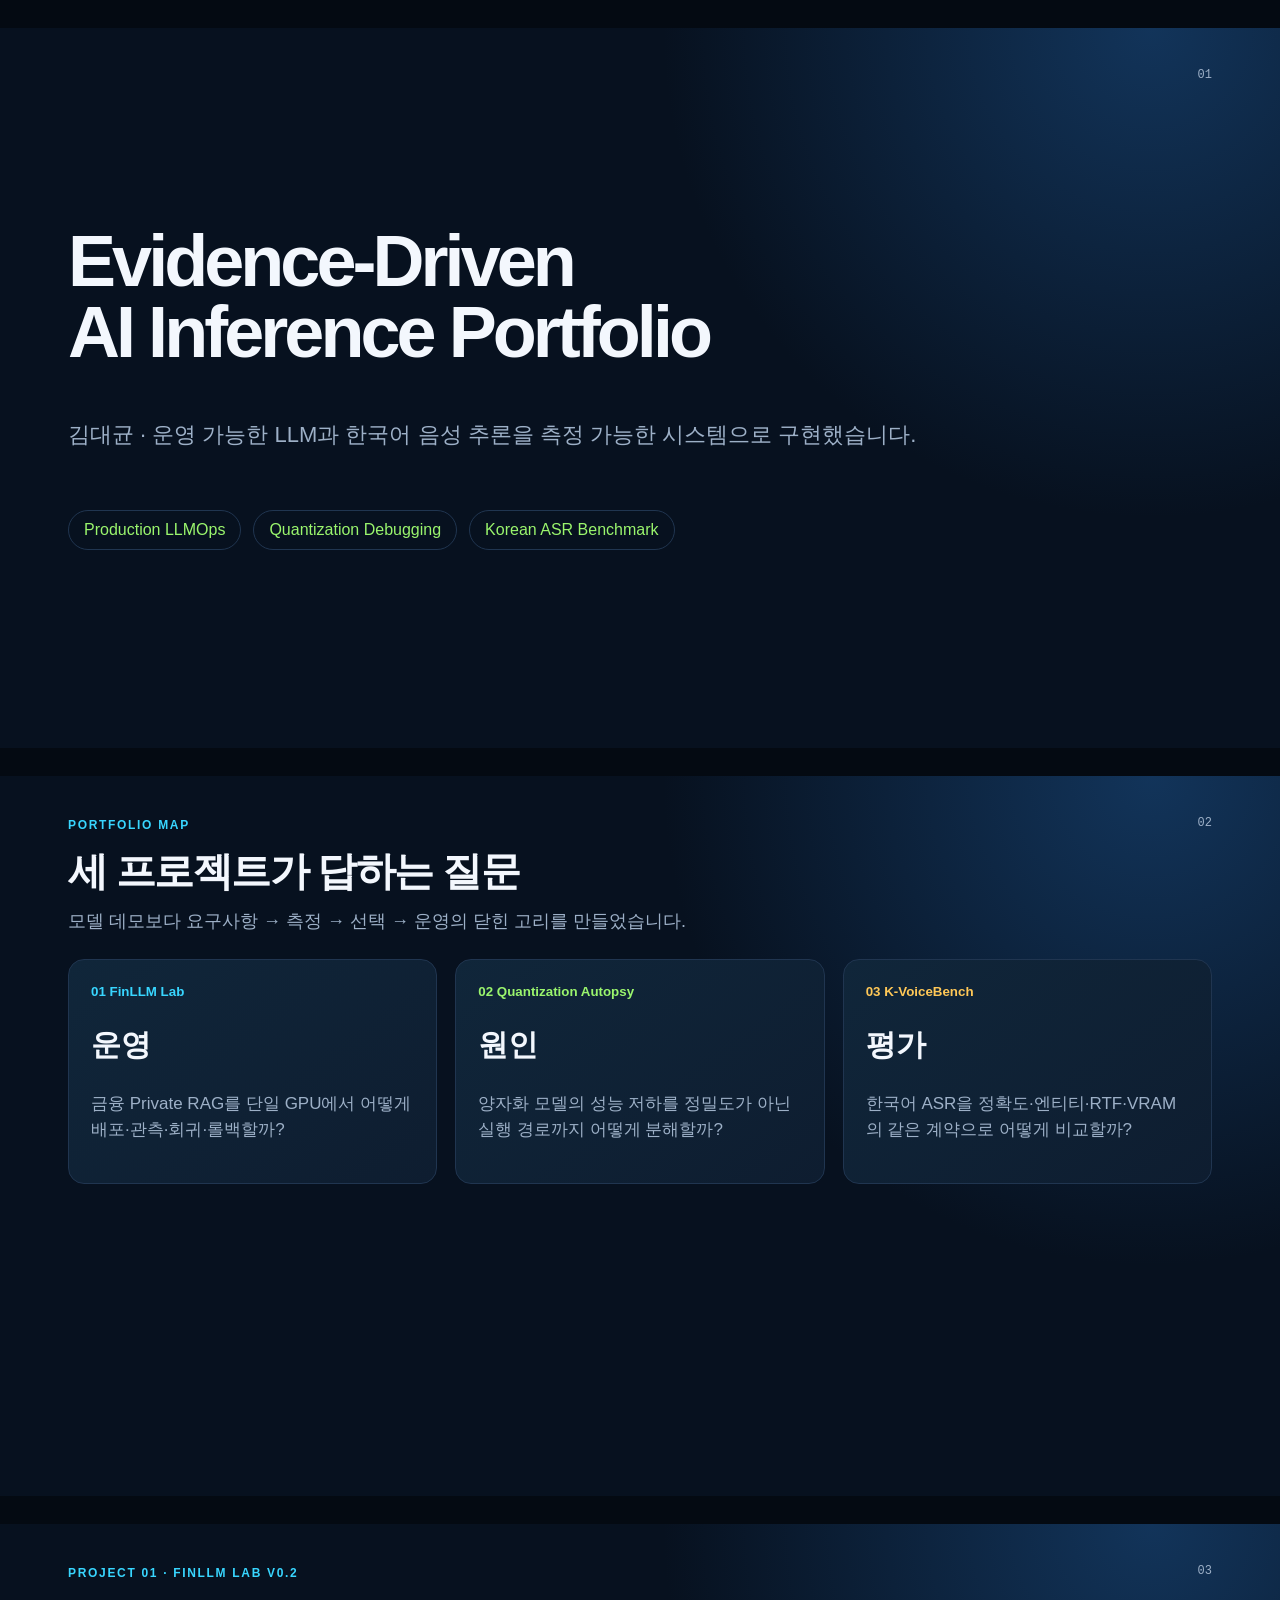
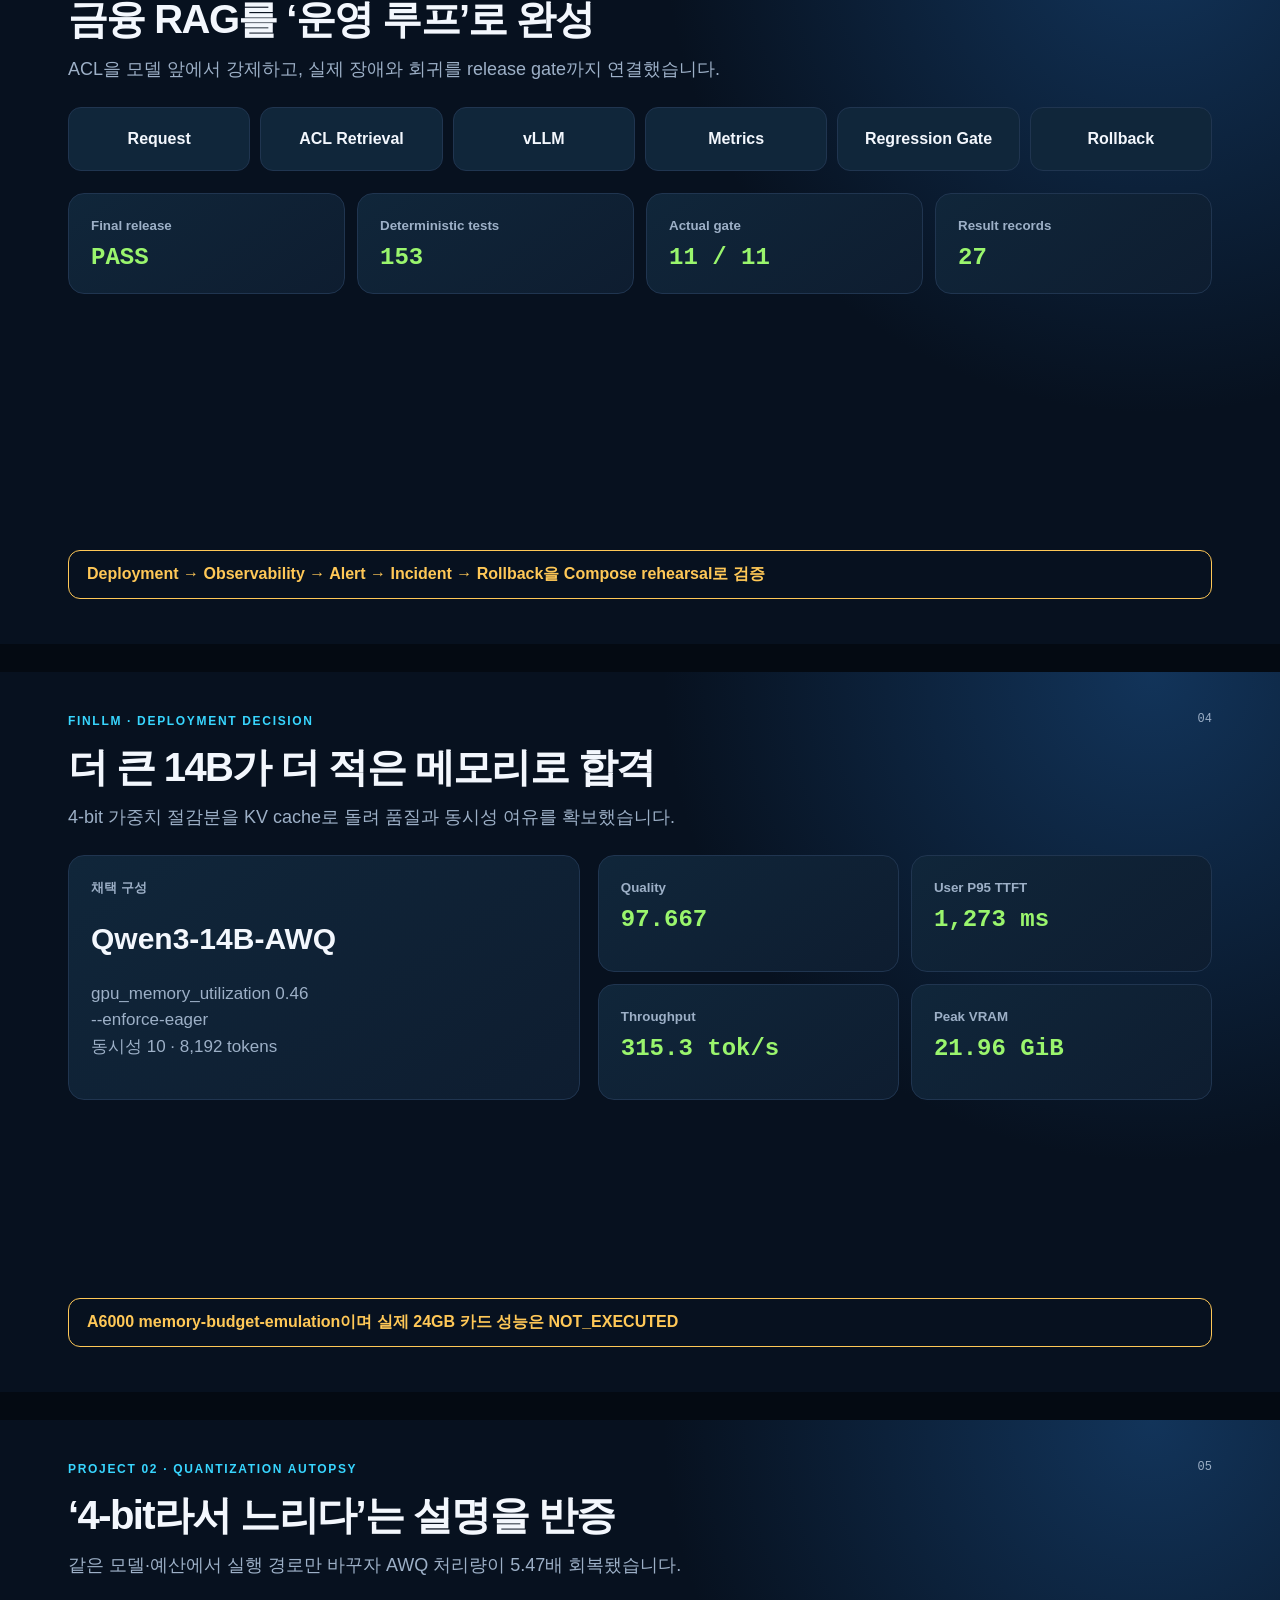
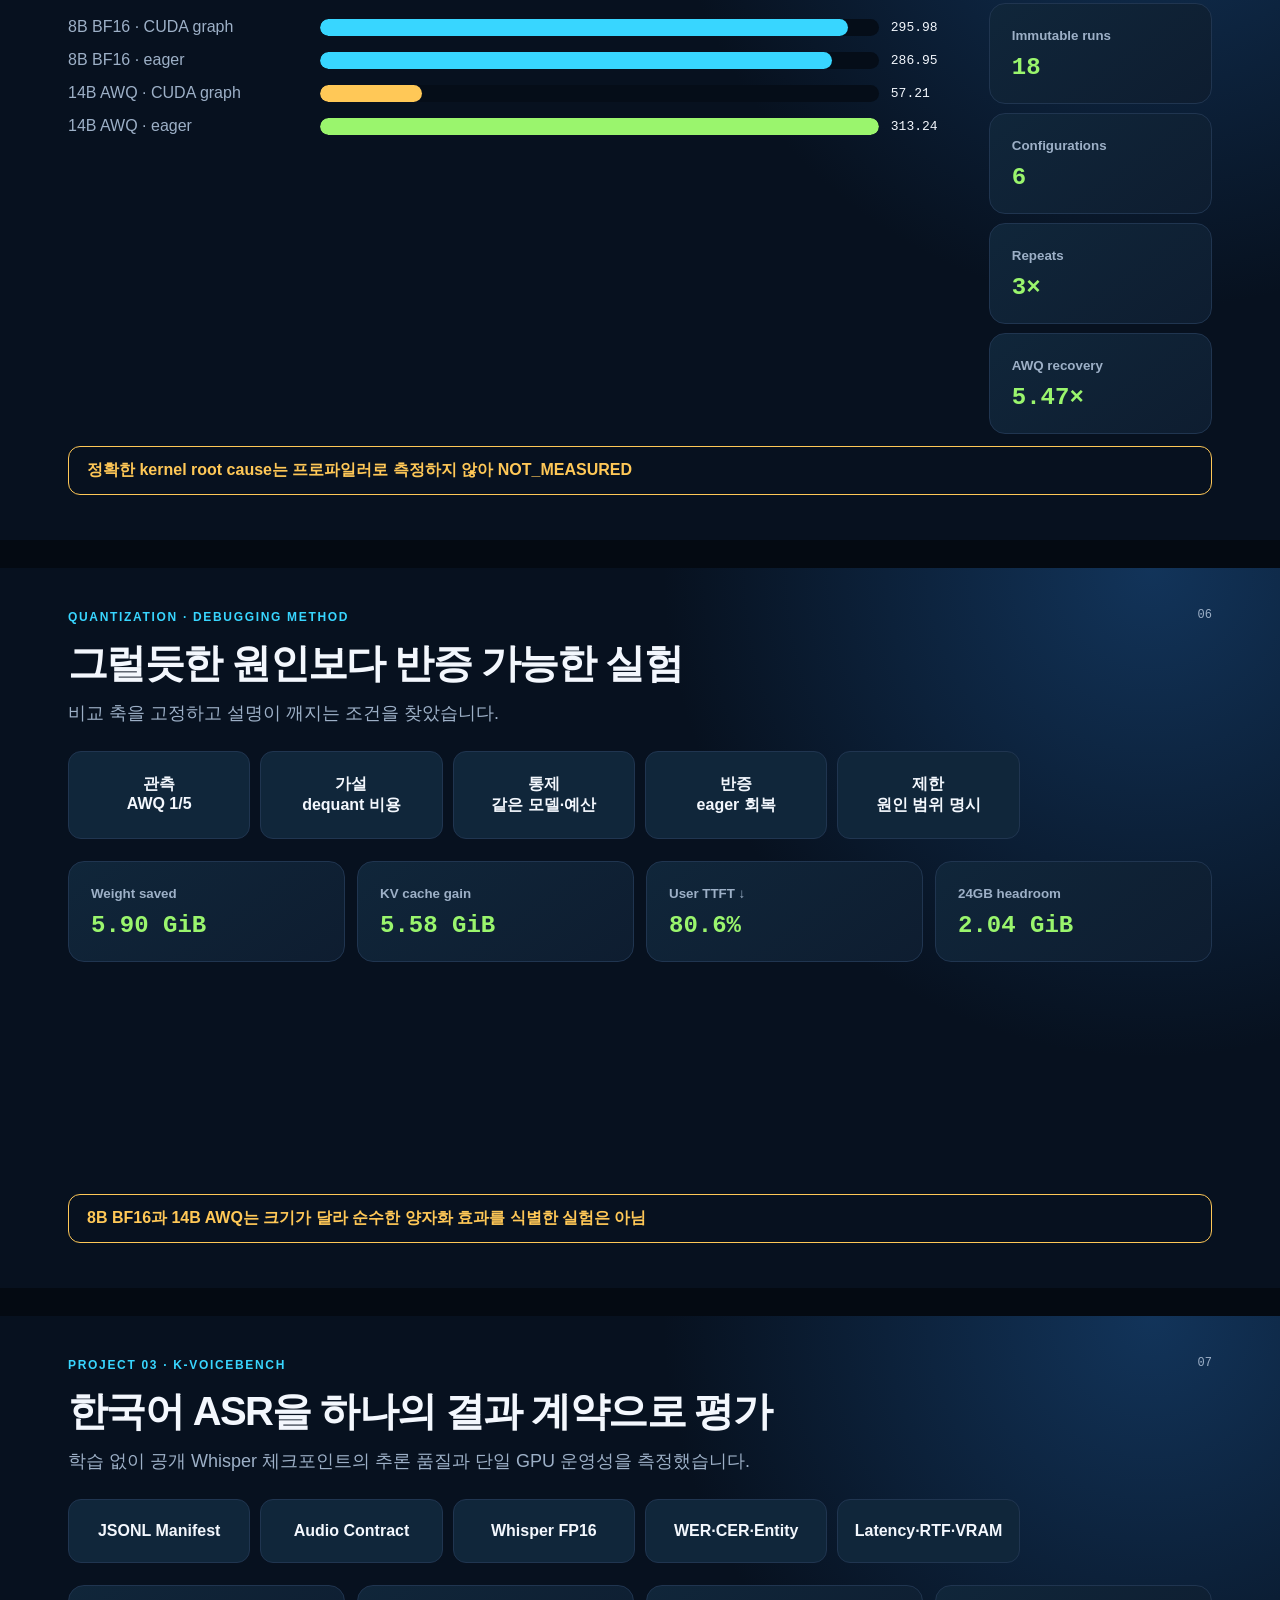
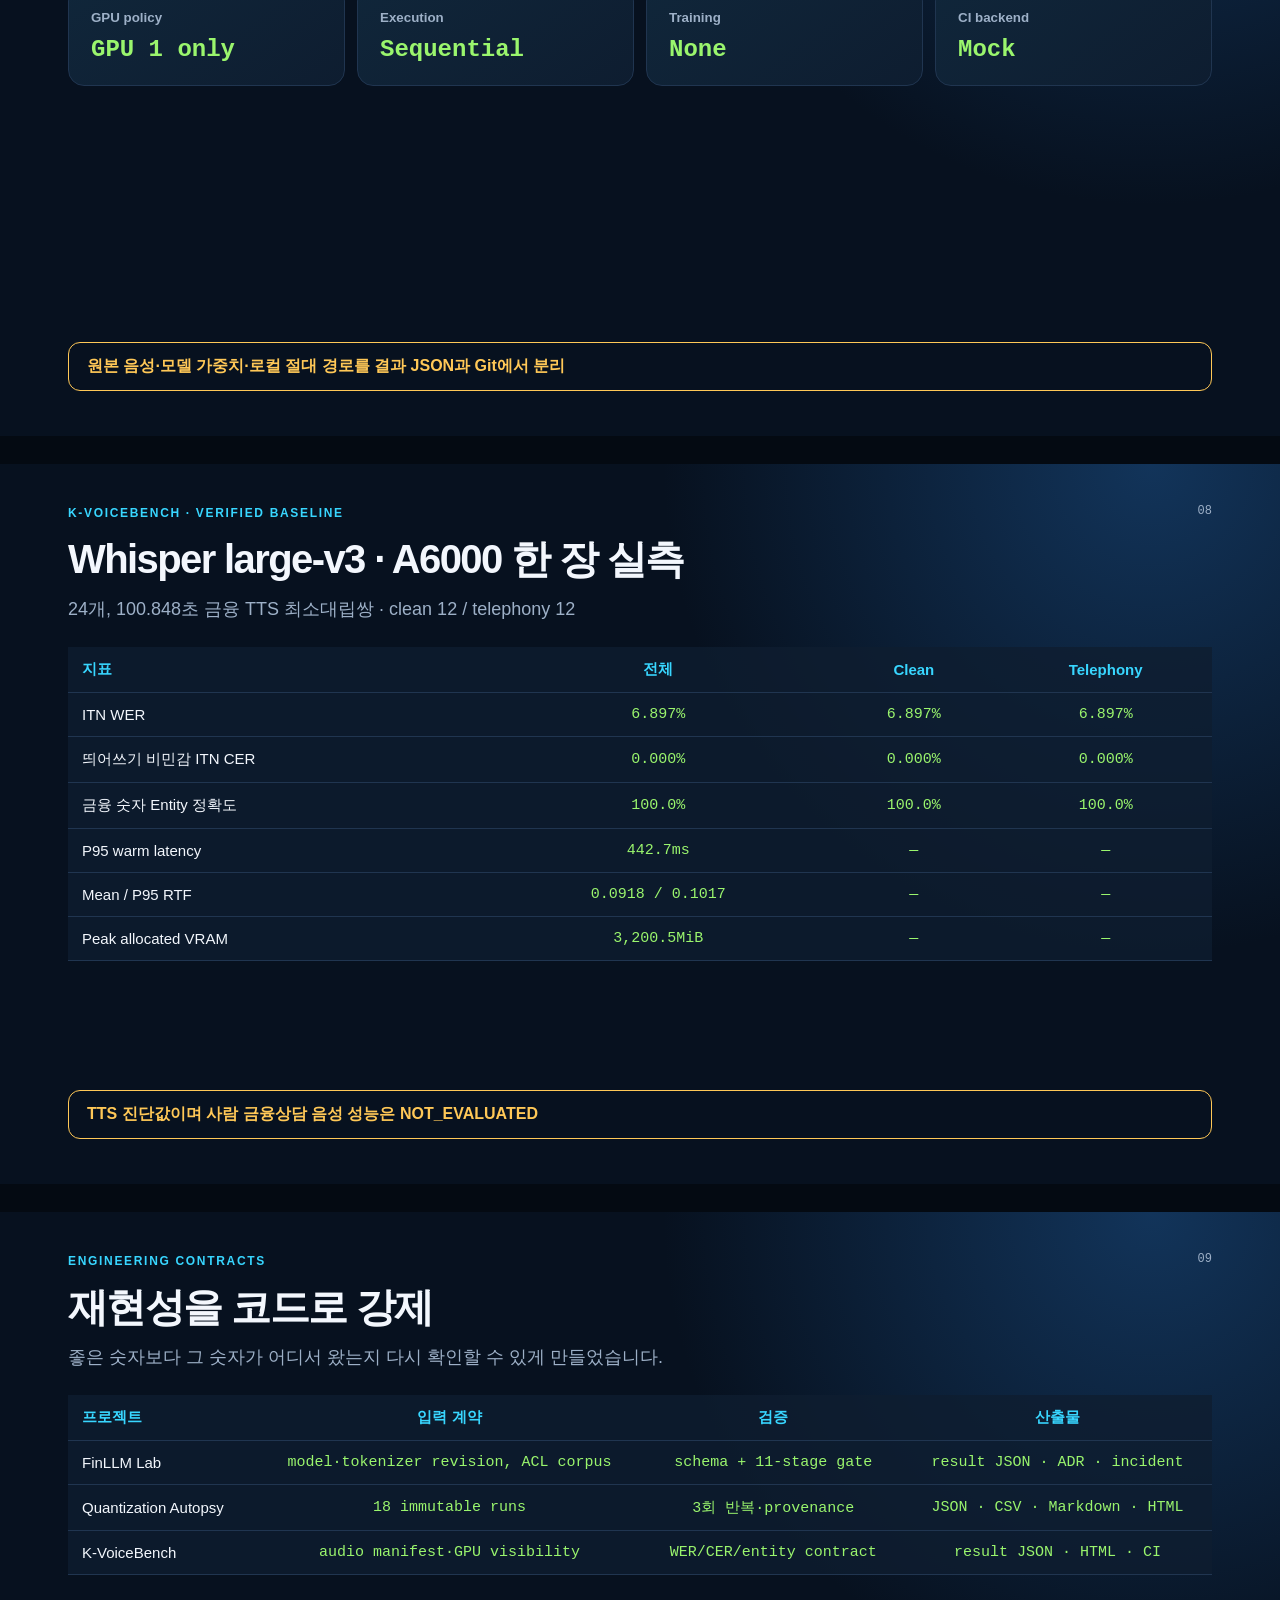
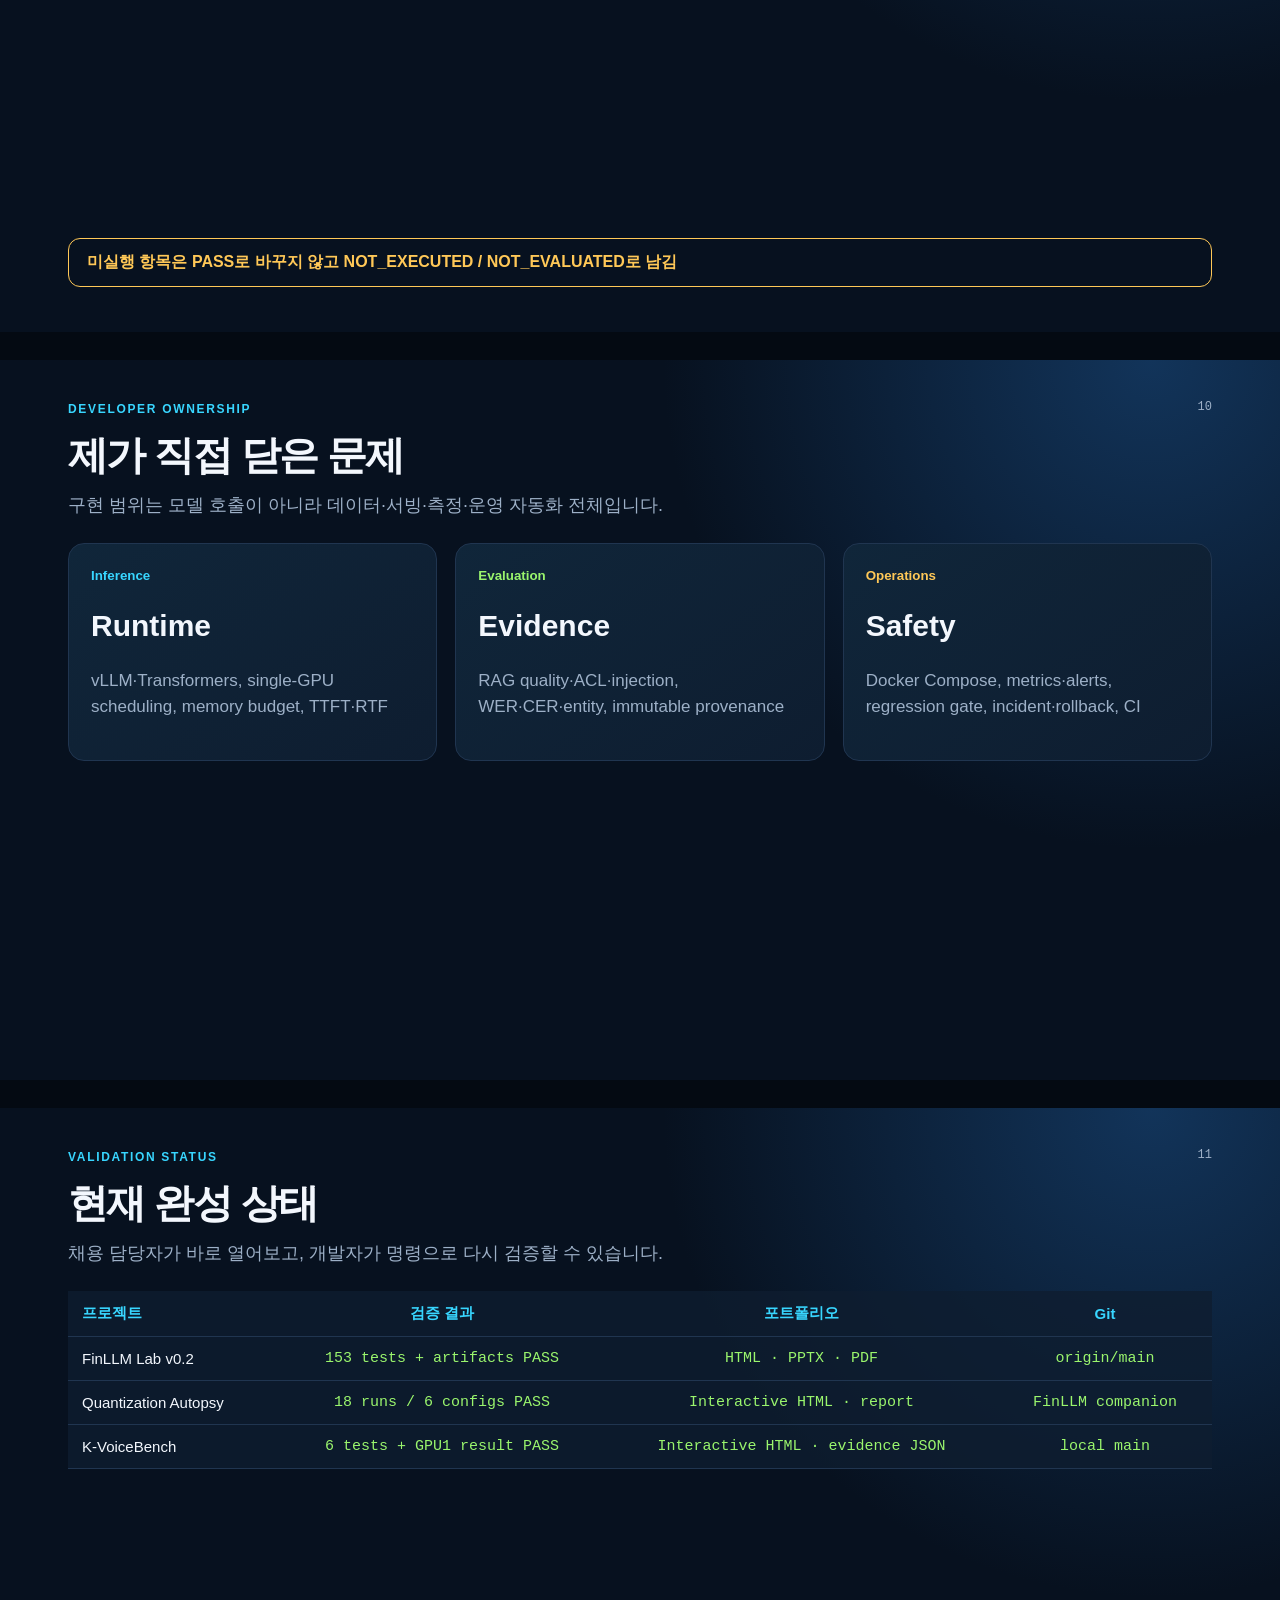
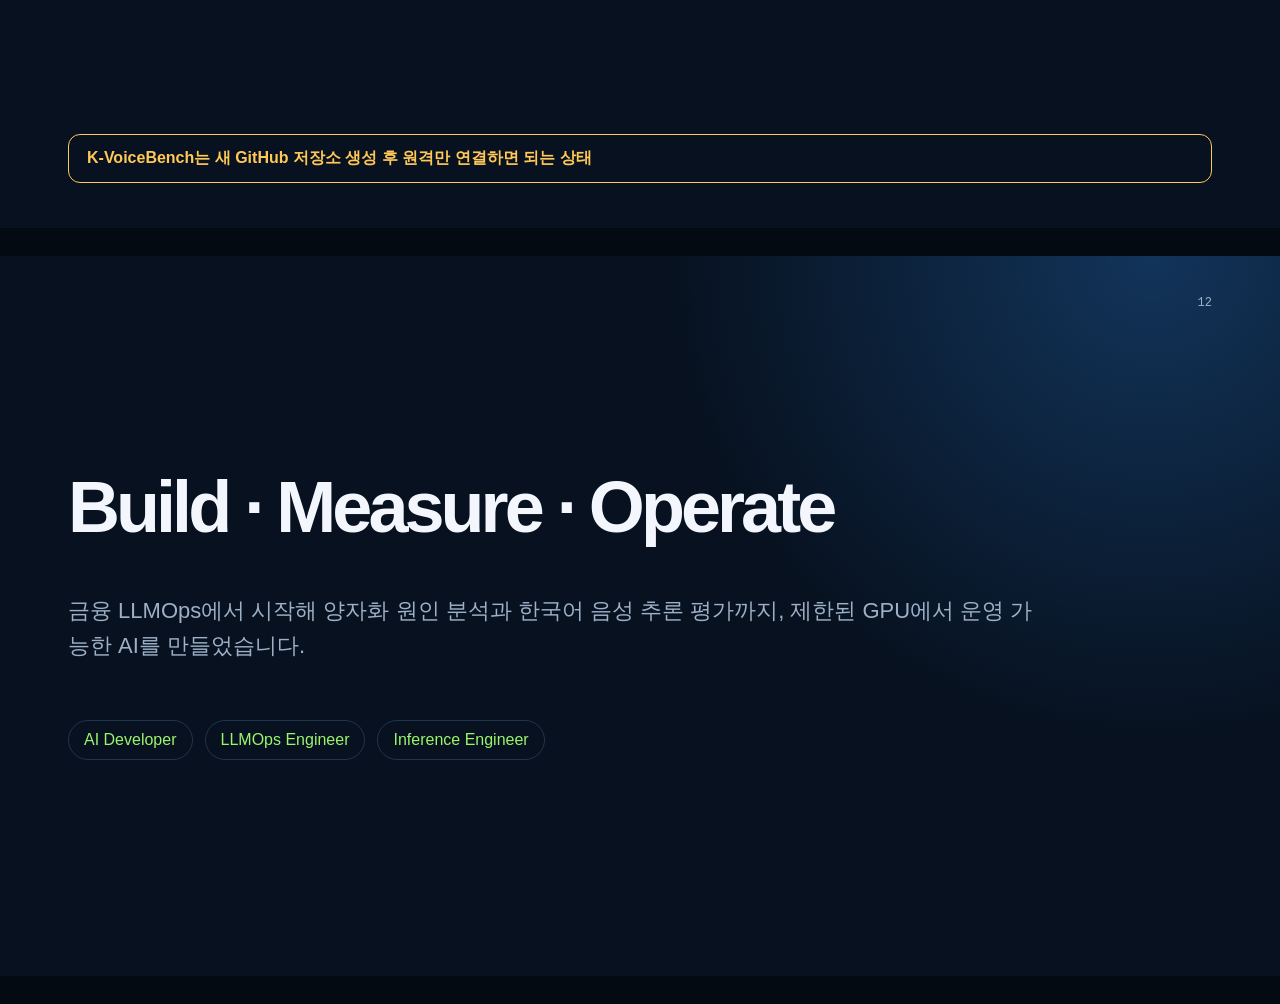
==== artifacts/AI-Inference-Developer-Portfolio.html @ fc8b76e8 "docs: add three-project developer portfolio" ====
<!doctype html><html lang="ko"><head><meta charset="utf-8"><meta name="viewport" content="width=device-width,initial-scale=1"><title>AI Inference Developer Portfolio</title><style>
:root{--bg:#07111f;--panel:#0e1d30;--panel2:#10263a;--text:#f3f7fd;--muted:#9db0c7;--cyan:#38d6ff;--lime:#9af56d;--amber:#ffc857;--line:#203550}*{box-sizing:border-box}body{margin:0;background:#040a12;color:var(--text);font-family:"Noto Sans KR","Noto Sans",sans-serif}.deck{display:grid;gap:28px;justify-content:center;padding:28px}.slide{width:1280px;height:720px;padding:42px 68px;background:radial-gradient(circle at 90% 0,#12345a 0,transparent 36%),var(--bg);position:relative;overflow:hidden}.slide-no{position:absolute;right:68px;top:40px;color:var(--muted);font:12px monospace}.kicker{color:var(--cyan);font-weight:800;letter-spacing:.14em;font-size:12px}h2{font-size:40px;letter-spacing:-.04em;margin:12px 0 10px}header>p{color:var(--muted);font-size:18px;margin:0 0 26px}.title-body{height:100%;display:flex;flex-direction:column;justify-content:center}.title-body h1{font-size:72px;line-height:.98;letter-spacing:-.055em;margin:0 0 28px}.title-body p{color:var(--muted);font-size:22px;max-width:980px;line-height:1.6}.chips{display:flex;gap:12px;margin-top:35px}.chips span{border:1px solid var(--line);border-radius:999px;padding:10px 15px;color:var(--lime)}.cards{display:grid;grid-template-columns:repeat(3,1fr);gap:18px}.card,.metrics>div,.side-metrics>div,.focus{background:linear-gradient(145deg,var(--panel2),var(--panel));border:1px solid var(--line);border-radius:16px;padding:22px}.card small,.metrics small,.side-metrics small,.focus small{color:var(--accent,var(--muted));font-weight:700}.card strong,.focus strong{display:block;font-size:30px;margin:25px 0}.card p,.focus p{color:var(--muted);font-size:17px;line-height:1.55}.flow{display:grid;grid-template-columns:repeat(6,1fr);gap:10px}.flow div{background:var(--panel2);border:1px solid var(--line);border-radius:13px;padding:22px 10px;text-align:center;font-weight:700}.metrics{display:grid;grid-template-columns:repeat(4,1fr);gap:12px;margin-top:22px}.metrics strong,.side-metrics strong{display:block;color:var(--lime);font:700 24px monospace;margin-top:10px}.callout{position:absolute;left:68px;right:68px;bottom:45px;border:1px solid var(--amber);border-radius:12px;padding:13px 18px;color:var(--amber);font-weight:700}.split{display:grid;grid-template-columns:1fr 1.2fr;gap:18px}.split .metrics{margin:0;grid-template-columns:1fr 1fr}.bar-layout{display:grid;grid-template-columns:4fr 1fr;gap:28px}.bar-row{display:grid;grid-template-columns:240px 1fr 70px;gap:12px;align-items:center;margin:15px 0;color:var(--muted)}.bar-row i{height:17px;background:#050d18;border-radius:999px;overflow:hidden}.bar-row b{display:block;height:100%;border-radius:999px}.bar-row em{font:normal 13px monospace;color:var(--text)}.side-metrics{display:grid;gap:9px}table{width:100%;border-collapse:collapse;background:rgba(14,29,48,.8);font-size:15px}th,td{padding:13px 14px;border-bottom:1px solid var(--line);text-align:center}th:first-child,td:first-child{text-align:left}th{color:var(--cyan)}td:not(:first-child){font-family:monospace;color:var(--lime)}@media print{.deck{display:block;padding:0}.slide{break-after:page}}@media(max-width:900px){.deck{display:block;padding:0}.slide{width:100vw;height:auto;min-height:100vh}.cards,.metrics,.flow{grid-template-columns:1fr 1fr}}
</style></head><body><main class="deck"><section class="slide"><div class="slide-no">01</div><div class="title-body"><h1>Evidence-Driven<br>AI Inference Portfolio</h1><p>김대균 · 운영 가능한 LLM과 한국어 음성 추론을 측정 가능한 시스템으로 구현했습니다.</p><div class="chips"><span>Production LLMOps</span><span>Quantization Debugging</span><span>Korean ASR Benchmark</span></div></div></section><section class="slide"><div class="slide-no">02</div><header><div class="kicker">PORTFOLIO MAP</div><h2>세 프로젝트가 답하는 질문</h2><p>모델 데모보다 요구사항 → 측정 → 선택 → 운영의 닫힌 고리를 만들었습니다.</p></header><div class="cards"><article class="card" style="--accent:#38D6FF"><small>01 FinLLM Lab</small><strong>운영</strong><p>금융 Private RAG를 단일 GPU에서 어떻게 배포·관측·회귀·롤백할까?</p></article><article class="card" style="--accent:#9AF56D"><small>02 Quantization Autopsy</small><strong>원인</strong><p>양자화 모델의 성능 저하를 정밀도가 아닌 실행 경로까지 어떻게 분해할까?</p></article><article class="card" style="--accent:#FFC857"><small>03 K-VoiceBench</small><strong>평가</strong><p>한국어 ASR을 정확도·엔티티·RTF·VRAM의 같은 계약으로 어떻게 비교할까?</p></article></div></section><section class="slide"><div class="slide-no">03</div><header><div class="kicker">PROJECT 01 · FINLLM LAB V0.2</div><h2>금융 RAG를 ‘운영 루프’로 완성</h2><p>ACL을 모델 앞에서 강제하고, 실제 장애와 회귀를 release gate까지 연결했습니다.</p></header><div class="flow"><div>Request</div><div>ACL Retrieval</div><div>vLLM</div><div>Metrics</div><div>Regression Gate</div><div>Rollback</div></div><div class="metrics"><div><small>Final release</small><strong>PASS</strong></div><div><small>Deterministic tests</small><strong>153</strong></div><div><small>Actual gate</small><strong>11 / 11</strong></div><div><small>Result records</small><strong>27</strong></div></div><div class="callout">Deployment → Observability → Alert → Incident → Rollback을 Compose rehearsal로 검증</div></section><section class="slide"><div class="slide-no">04</div><header><div class="kicker">FINLLM · DEPLOYMENT DECISION</div><h2>더 큰 14B가 더 적은 메모리로 합격</h2><p>4-bit 가중치 절감분을 KV cache로 돌려 품질과 동시성 여유를 확보했습니다.</p></header><div class="split"><div class="focus"><small>채택 구성</small><strong>Qwen3-14B-AWQ</strong><p>gpu_memory_utilization 0.46<br>--enforce-eager<br>동시성 10 · 8,192 tokens</p></div><div class="metrics"><div><small>Quality</small><strong>97.667</strong></div><div><small>User P95 TTFT</small><strong>1,273 ms</strong></div><div><small>Throughput</small><strong>315.3 tok/s</strong></div><div><small>Peak VRAM</small><strong>21.96 GiB</strong></div></div></div><div class="callout">A6000 memory-budget-emulation이며 실제 24GB 카드 성능은 NOT_EXECUTED</div></section><section class="slide"><div class="slide-no">05</div><header><div class="kicker">PROJECT 02 · QUANTIZATION AUTOPSY</div><h2>‘4-bit라서 느리다’는 설명을 반증</h2><p>같은 모델·예산에서 실행 경로만 바꾸자 AWQ 처리량이 5.47배 회복됐습니다.</p></header><div class="bar-layout"><div class="bars"><div class="bar-row"><span>8B BF16 · CUDA graph</span><i><b style="width:94.5%;background:#38D6FF"></b></i><em>295.98</em></div><div class="bar-row"><span>8B BF16 · eager</span><i><b style="width:91.6%;background:#38D6FF"></b></i><em>286.95</em></div><div class="bar-row"><span>14B AWQ · CUDA graph</span><i><b style="width:18.3%;background:#FFC857"></b></i><em>57.21</em></div><div class="bar-row"><span>14B AWQ · eager</span><i><b style="width:100.0%;background:#9AF56D"></b></i><em>313.24</em></div></div><div class="side-metrics"><div><small>Immutable runs</small><strong>18</strong></div><div><small>Configurations</small><strong>6</strong></div><div><small>Repeats</small><strong>3×</strong></div><div><small>AWQ recovery</small><strong>5.47×</strong></div></div></div><div class="callout">정확한 kernel root cause는 프로파일러로 측정하지 않아 NOT_MEASURED</div></section><section class="slide"><div class="slide-no">06</div><header><div class="kicker">QUANTIZATION · DEBUGGING METHOD</div><h2>그럴듯한 원인보다 반증 가능한 실험</h2><p>비교 축을 고정하고 설명이 깨지는 조건을 찾았습니다.</p></header><div class="flow"><div>관측<br>AWQ 1/5</div><div>가설<br>dequant 비용</div><div>통제<br>같은 모델·예산</div><div>반증<br>eager 회복</div><div>제한<br>원인 범위 명시</div></div><div class="metrics"><div><small>Weight saved</small><strong>5.90 GiB</strong></div><div><small>KV cache gain</small><strong>5.58 GiB</strong></div><div><small>User TTFT ↓</small><strong>80.6%</strong></div><div><small>24GB headroom</small><strong>2.04 GiB</strong></div></div><div class="callout">8B BF16과 14B AWQ는 크기가 달라 순수한 양자화 효과를 식별한 실험은 아님</div></section><section class="slide"><div class="slide-no">07</div><header><div class="kicker">PROJECT 03 · K-VOICEBENCH</div><h2>한국어 ASR을 하나의 결과 계약으로 평가</h2><p>학습 없이 공개 Whisper 체크포인트의 추론 품질과 단일 GPU 운영성을 측정했습니다.</p></header><div class="flow"><div>JSONL Manifest</div><div>Audio Contract</div><div>Whisper FP16</div><div>WER·CER·Entity</div><div>Latency·RTF·VRAM</div></div><div class="metrics"><div><small>GPU policy</small><strong>GPU 1 only</strong></div><div><small>Execution</small><strong>Sequential</strong></div><div><small>Training</small><strong>None</strong></div><div><small>CI backend</small><strong>Mock</strong></div></div><div class="callout">원본 음성·모델 가중치·로컬 절대 경로를 결과 JSON과 Git에서 분리</div></section><section class="slide"><div class="slide-no">08</div><header><div class="kicker">K-VOICEBENCH · VERIFIED BASELINE</div><h2>Whisper large-v3 · A6000 한 장 실측</h2><p>24개, 100.848초 금융 TTS 최소대립쌍 · clean 12 / telephony 12</p></header><table><thead><tr><th>지표</th><th>전체</th><th>Clean</th><th>Telephony</th></tr></thead><tbody><tr><td>ITN WER</td><td>6.897%</td><td>6.897%</td><td>6.897%</td></tr><tr><td>띄어쓰기 비민감 ITN CER</td><td>0.000%</td><td>0.000%</td><td>0.000%</td></tr><tr><td>금융 숫자 Entity 정확도</td><td>100.0%</td><td>100.0%</td><td>100.0%</td></tr><tr><td>P95 warm latency</td><td>442.7ms</td><td>—</td><td>—</td></tr><tr><td>Mean / P95 RTF</td><td>0.0918 / 0.1017</td><td>—</td><td>—</td></tr><tr><td>Peak allocated VRAM</td><td>3,200.5MiB</td><td>—</td><td>—</td></tr></tbody></table><div class="callout">TTS 진단값이며 사람 금융상담 음성 성능은 NOT_EVALUATED</div></section><section class="slide"><div class="slide-no">09</div><header><div class="kicker">ENGINEERING CONTRACTS</div><h2>재현성을 코드로 강제</h2><p>좋은 숫자보다 그 숫자가 어디서 왔는지 다시 확인할 수 있게 만들었습니다.</p></header><table><thead><tr><th>프로젝트</th><th>입력 계약</th><th>검증</th><th>산출물</th></tr></thead><tbody><tr><td>FinLLM Lab</td><td>model·tokenizer revision, ACL corpus</td><td>schema + 11-stage gate</td><td>result JSON · ADR · incident</td></tr><tr><td>Quantization Autopsy</td><td>18 immutable runs</td><td>3회 반복·provenance</td><td>JSON · CSV · Markdown · HTML</td></tr><tr><td>K-VoiceBench</td><td>audio manifest·GPU visibility</td><td>WER/CER/entity contract</td><td>result JSON · HTML · CI</td></tr></tbody></table><div class="callout">미실행 항목은 PASS로 바꾸지 않고 NOT_EXECUTED / NOT_EVALUATED로 남김</div></section><section class="slide"><div class="slide-no">10</div><header><div class="kicker">DEVELOPER OWNERSHIP</div><h2>제가 직접 닫은 문제</h2><p>구현 범위는 모델 호출이 아니라 데이터·서빙·측정·운영 자동화 전체입니다.</p></header><div class="cards"><article class="card" style="--accent:#38D6FF"><small>Inference</small><strong>Runtime</strong><p>vLLM·Transformers, single-GPU scheduling, memory budget, TTFT·RTF</p></article><article class="card" style="--accent:#9AF56D"><small>Evaluation</small><strong>Evidence</strong><p>RAG quality·ACL·injection, WER·CER·entity, immutable provenance</p></article><article class="card" style="--accent:#FFC857"><small>Operations</small><strong>Safety</strong><p>Docker Compose, metrics·alerts, regression gate, incident·rollback, CI</p></article></div></section><section class="slide"><div class="slide-no">11</div><header><div class="kicker">VALIDATION STATUS</div><h2>현재 완성 상태</h2><p>채용 담당자가 바로 열어보고, 개발자가 명령으로 다시 검증할 수 있습니다.</p></header><table><thead><tr><th>프로젝트</th><th>검증 결과</th><th>포트폴리오</th><th>Git</th></tr></thead><tbody><tr><td>FinLLM Lab v0.2</td><td>153 tests + artifacts PASS</td><td>HTML · PPTX · PDF</td><td>origin/main</td></tr><tr><td>Quantization Autopsy</td><td>18 runs / 6 configs PASS</td><td>Interactive HTML · report</td><td>FinLLM companion</td></tr><tr><td>K-VoiceBench</td><td>6 tests + GPU1 result PASS</td><td>Interactive HTML · evidence JSON</td><td>local main</td></tr></tbody></table><div class="callout">K-VoiceBench는 새 GitHub 저장소 생성 후 원격만 연결하면 되는 상태</div></section><section class="slide"><div class="slide-no">12</div><div class="title-body"><h1>Build · Measure · Operate</h1><p>금융 LLMOps에서 시작해 양자화 원인 분석과 한국어 음성 추론 평가까지, 제한된 GPU에서 운영 가능한 AI를 만들었습니다.</p><div class="chips"><span>AI Developer</span><span>LLMOps Engineer</span><span>Inference Engineer</span></div></div></section></main></body></html>
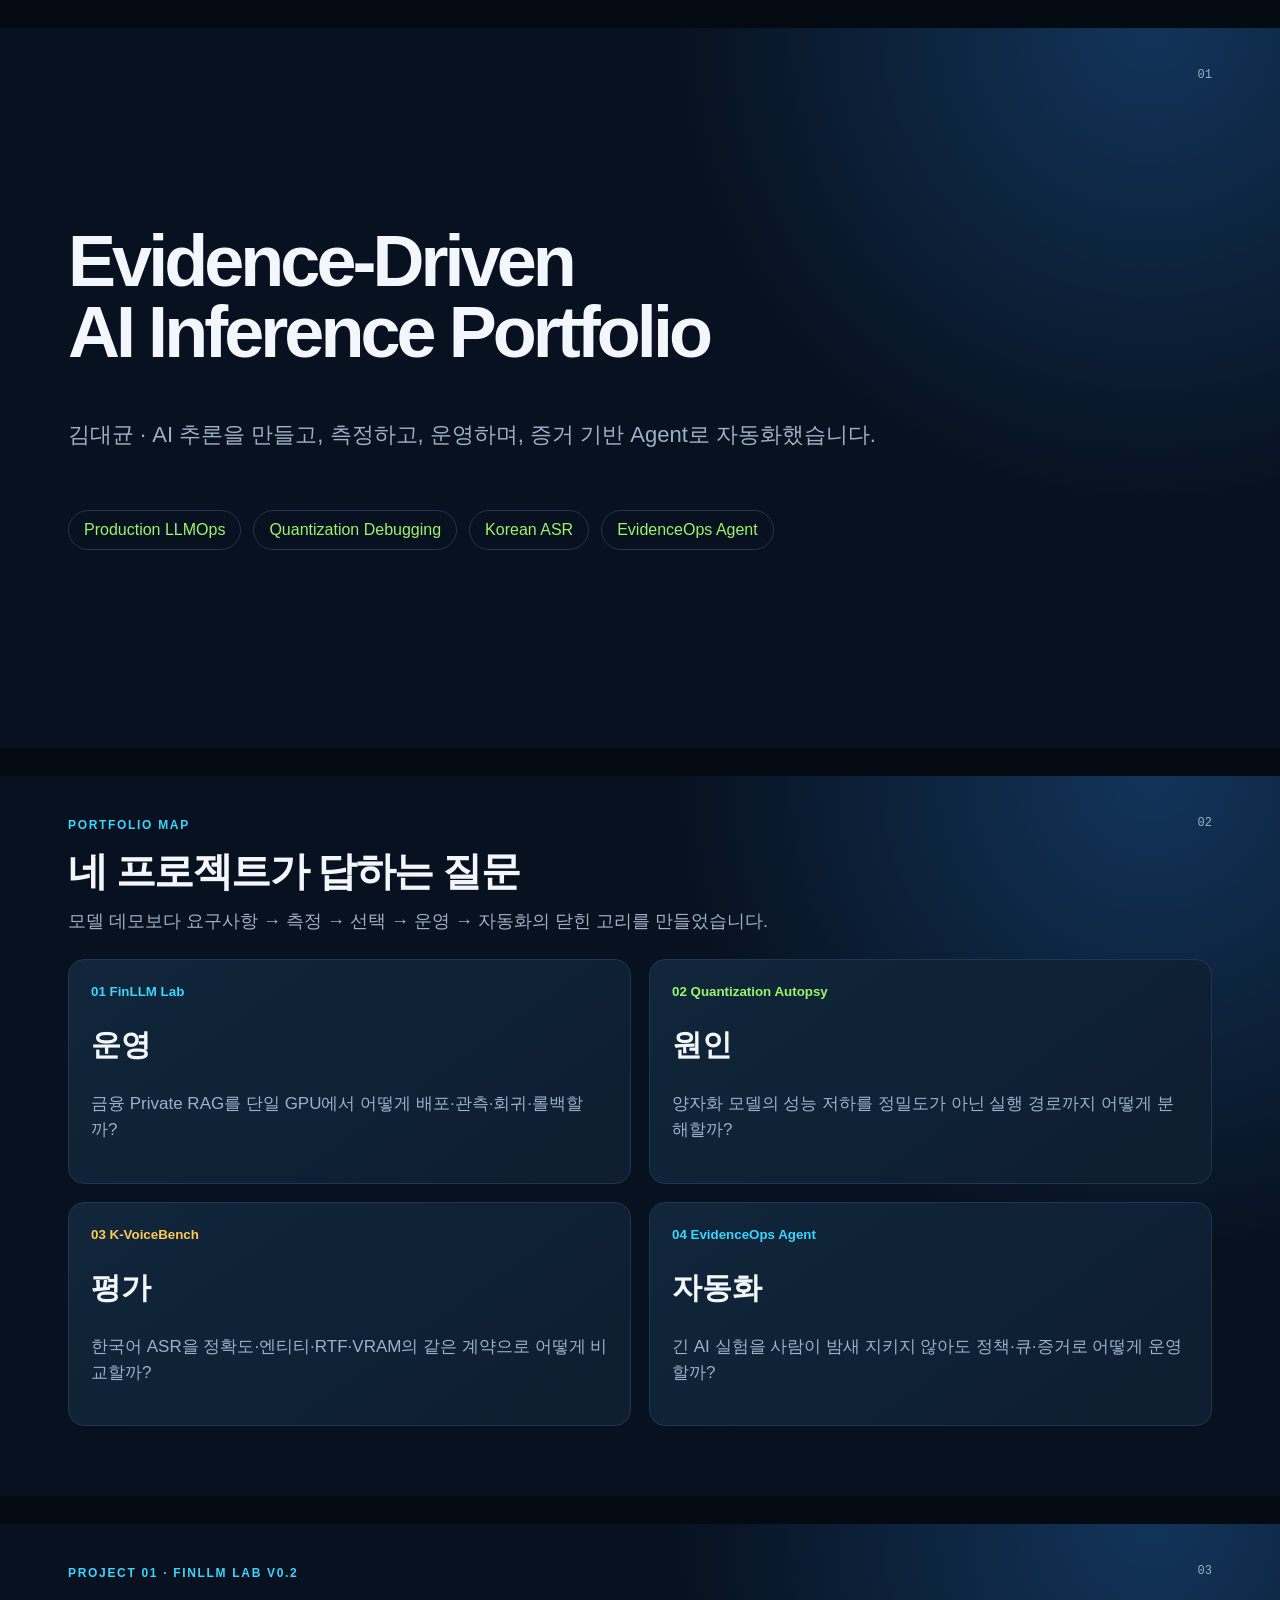
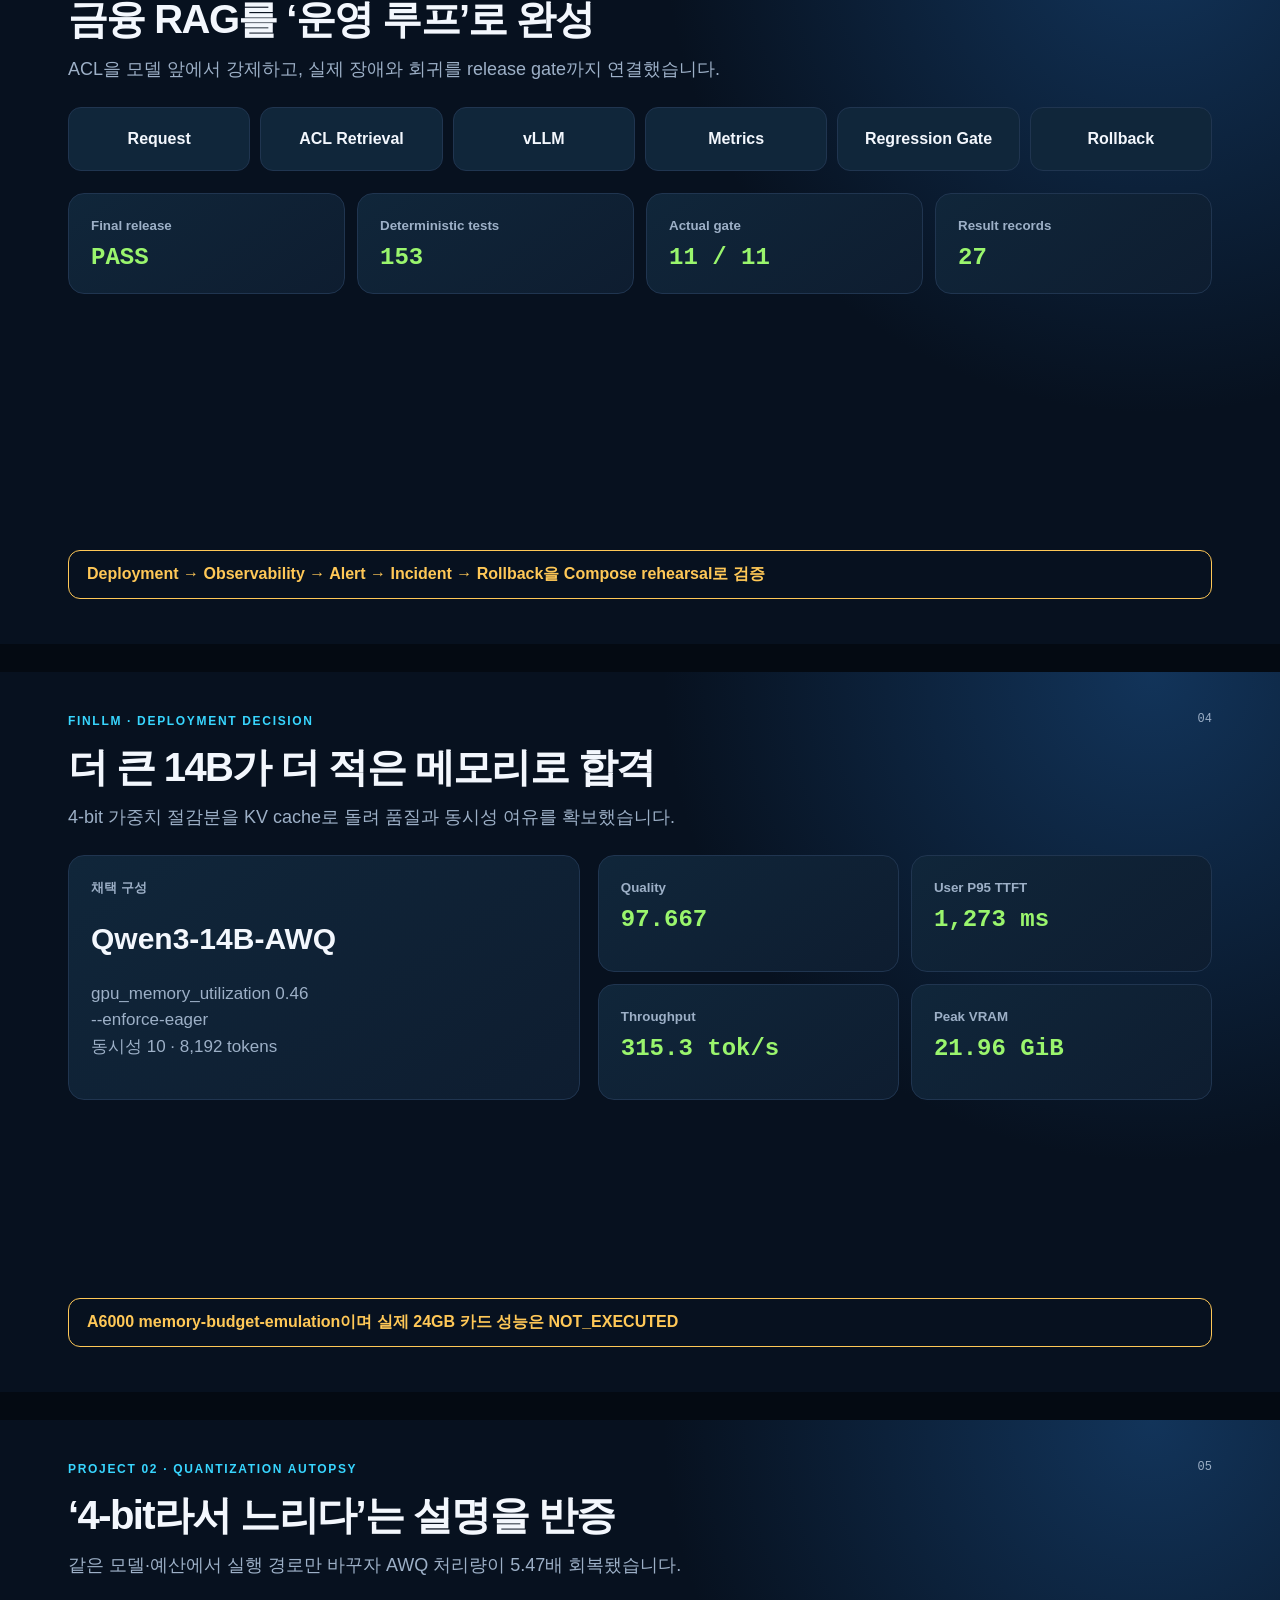
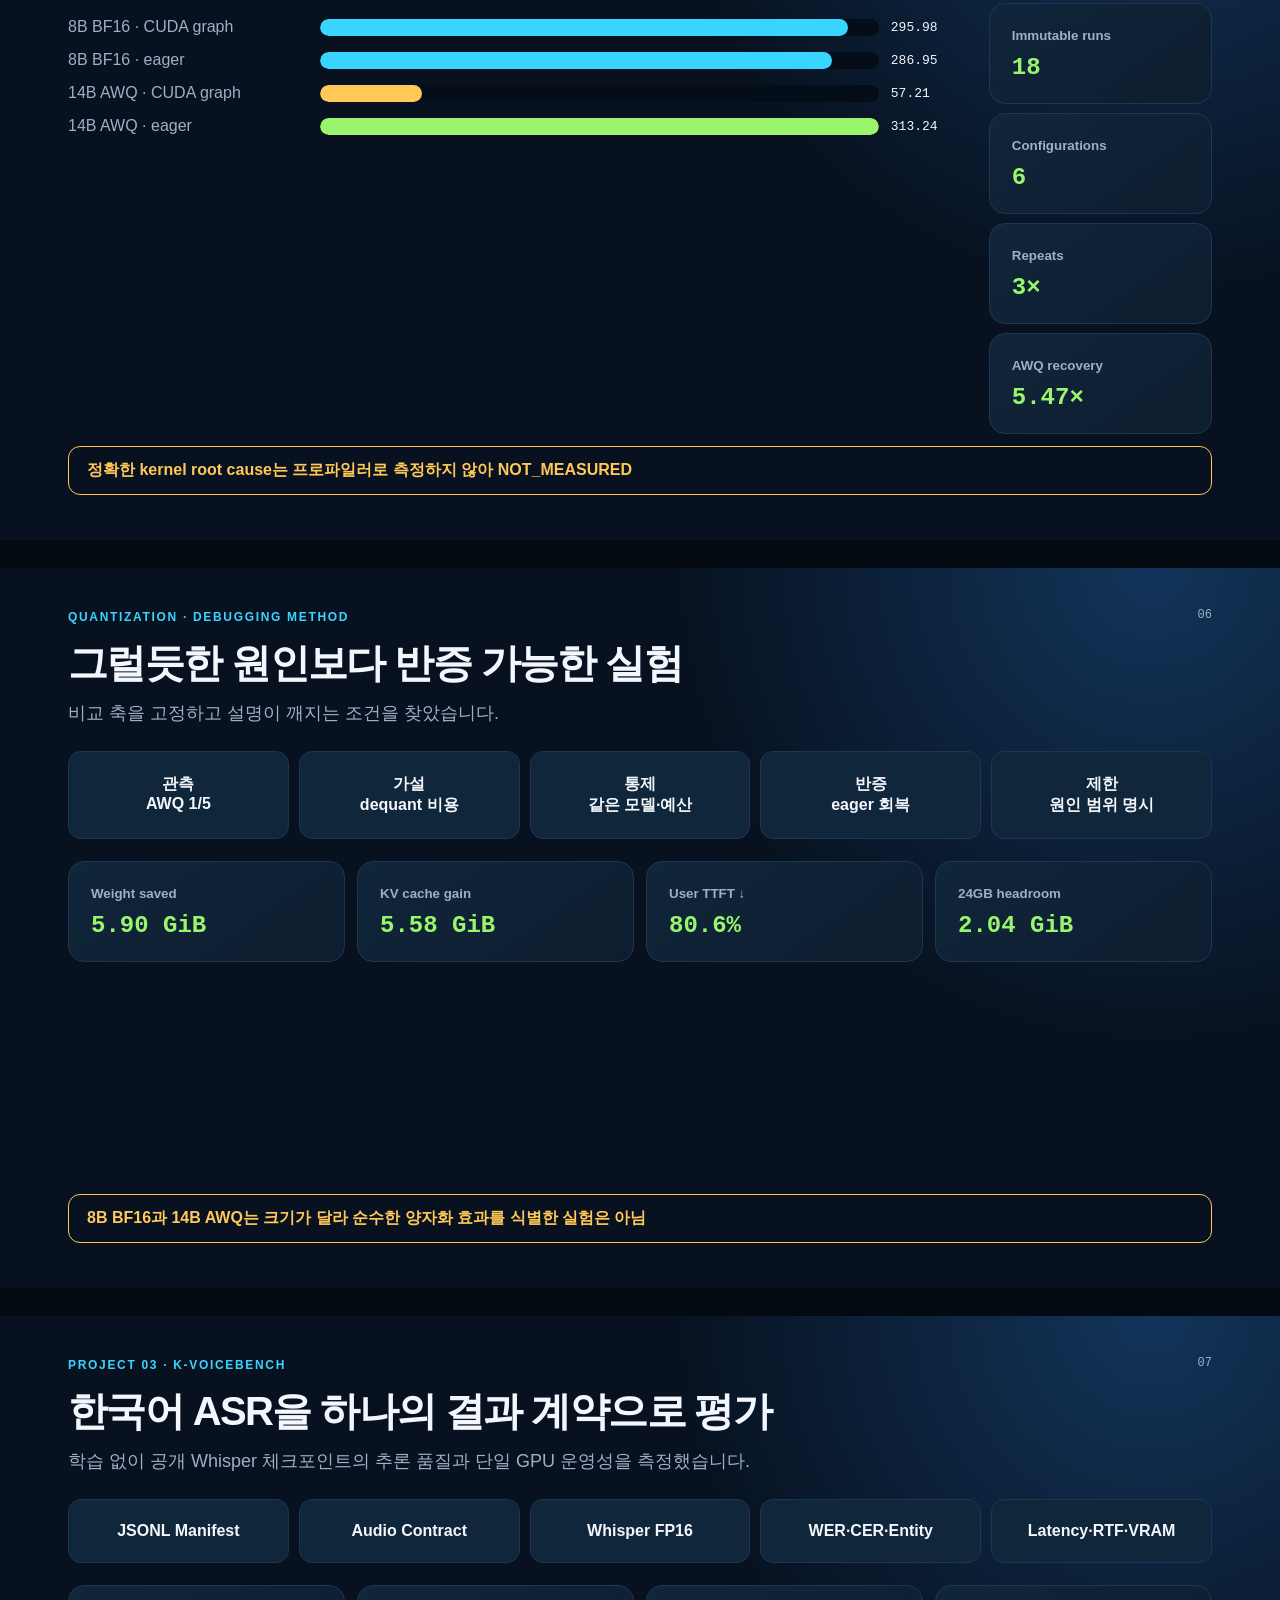
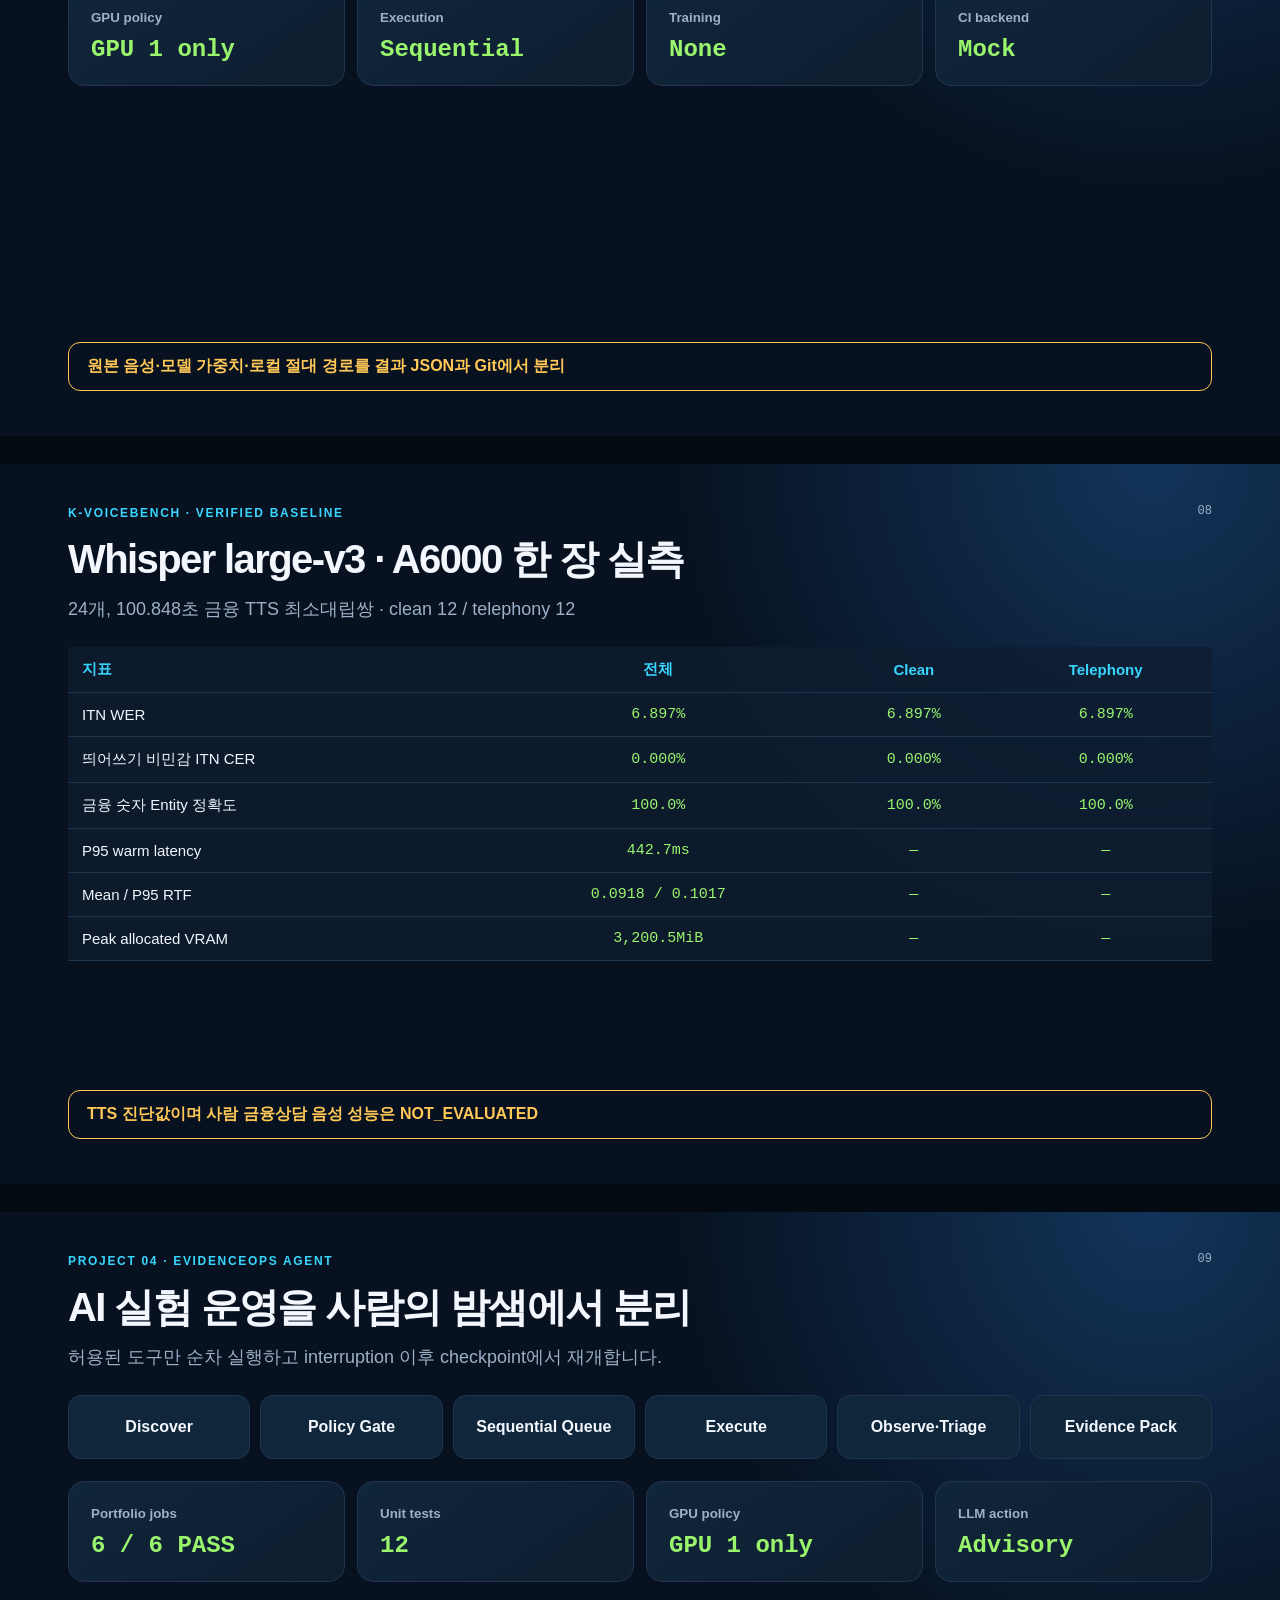
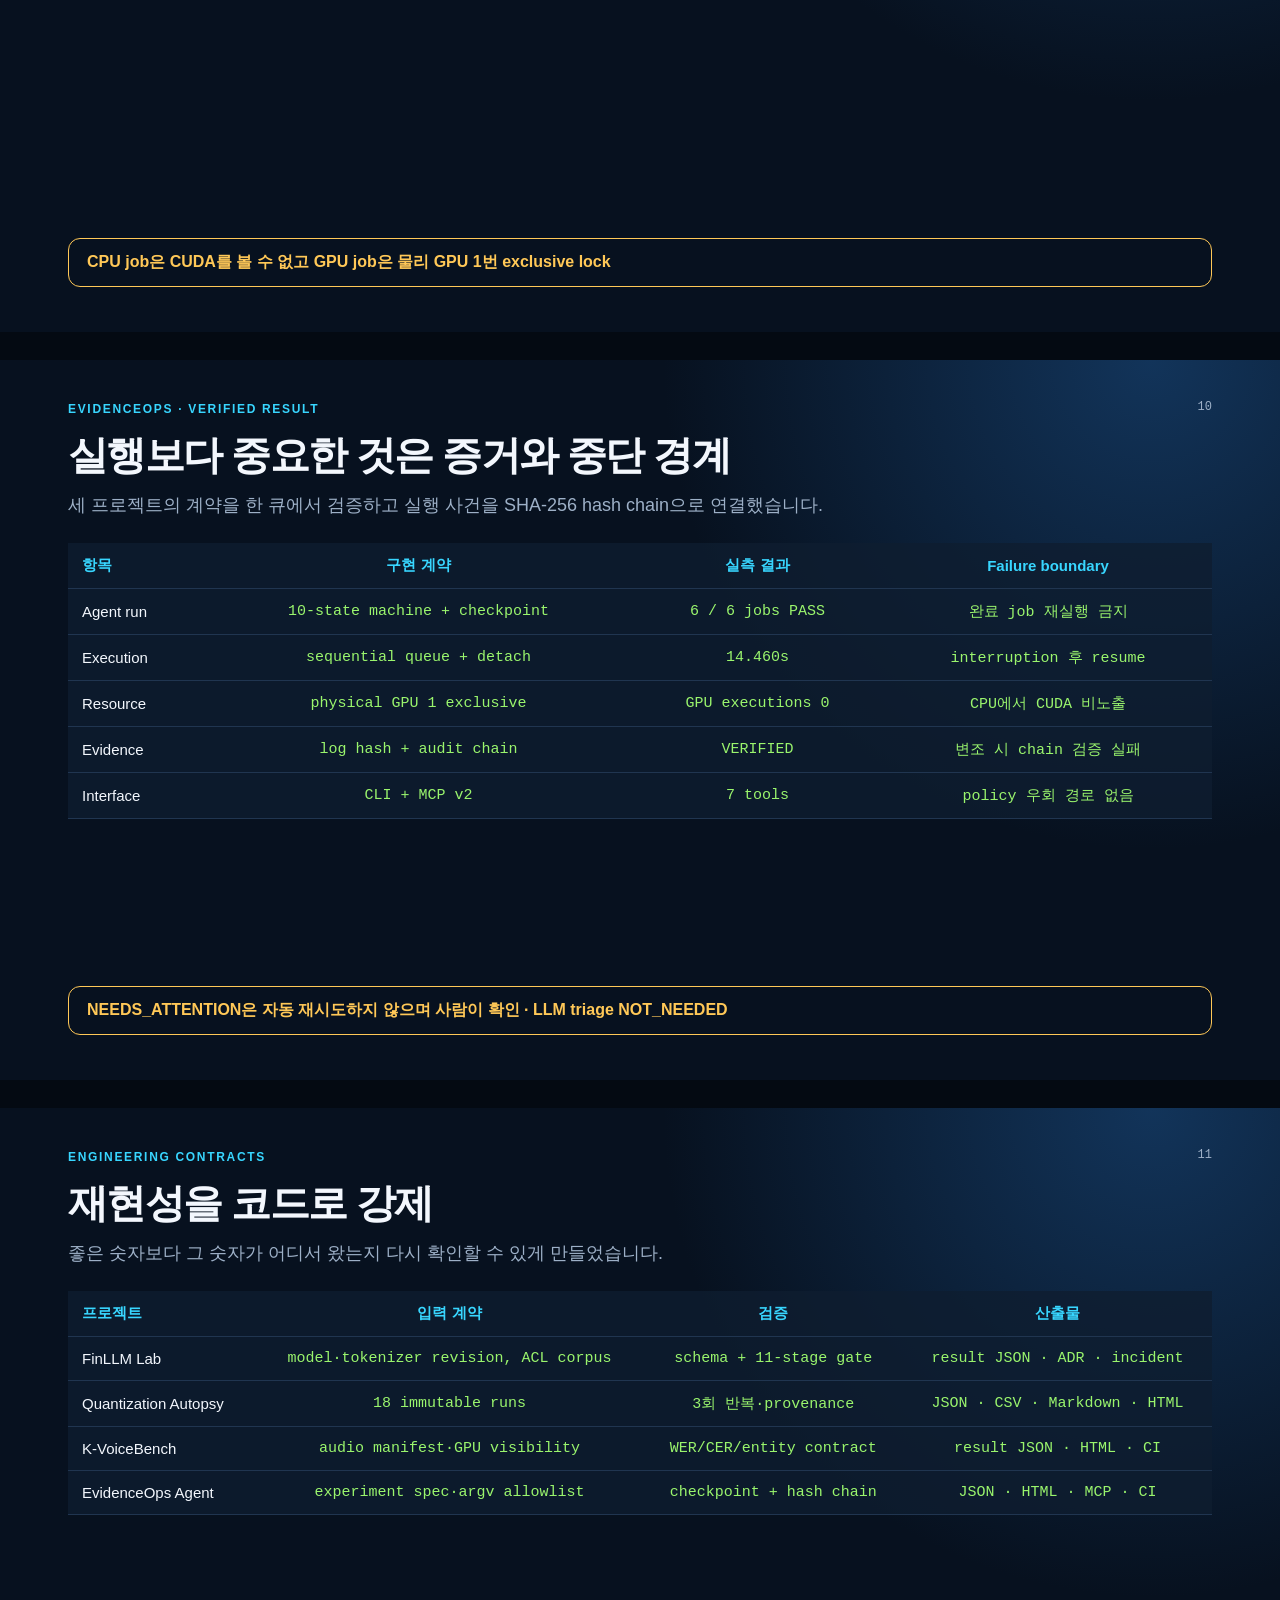
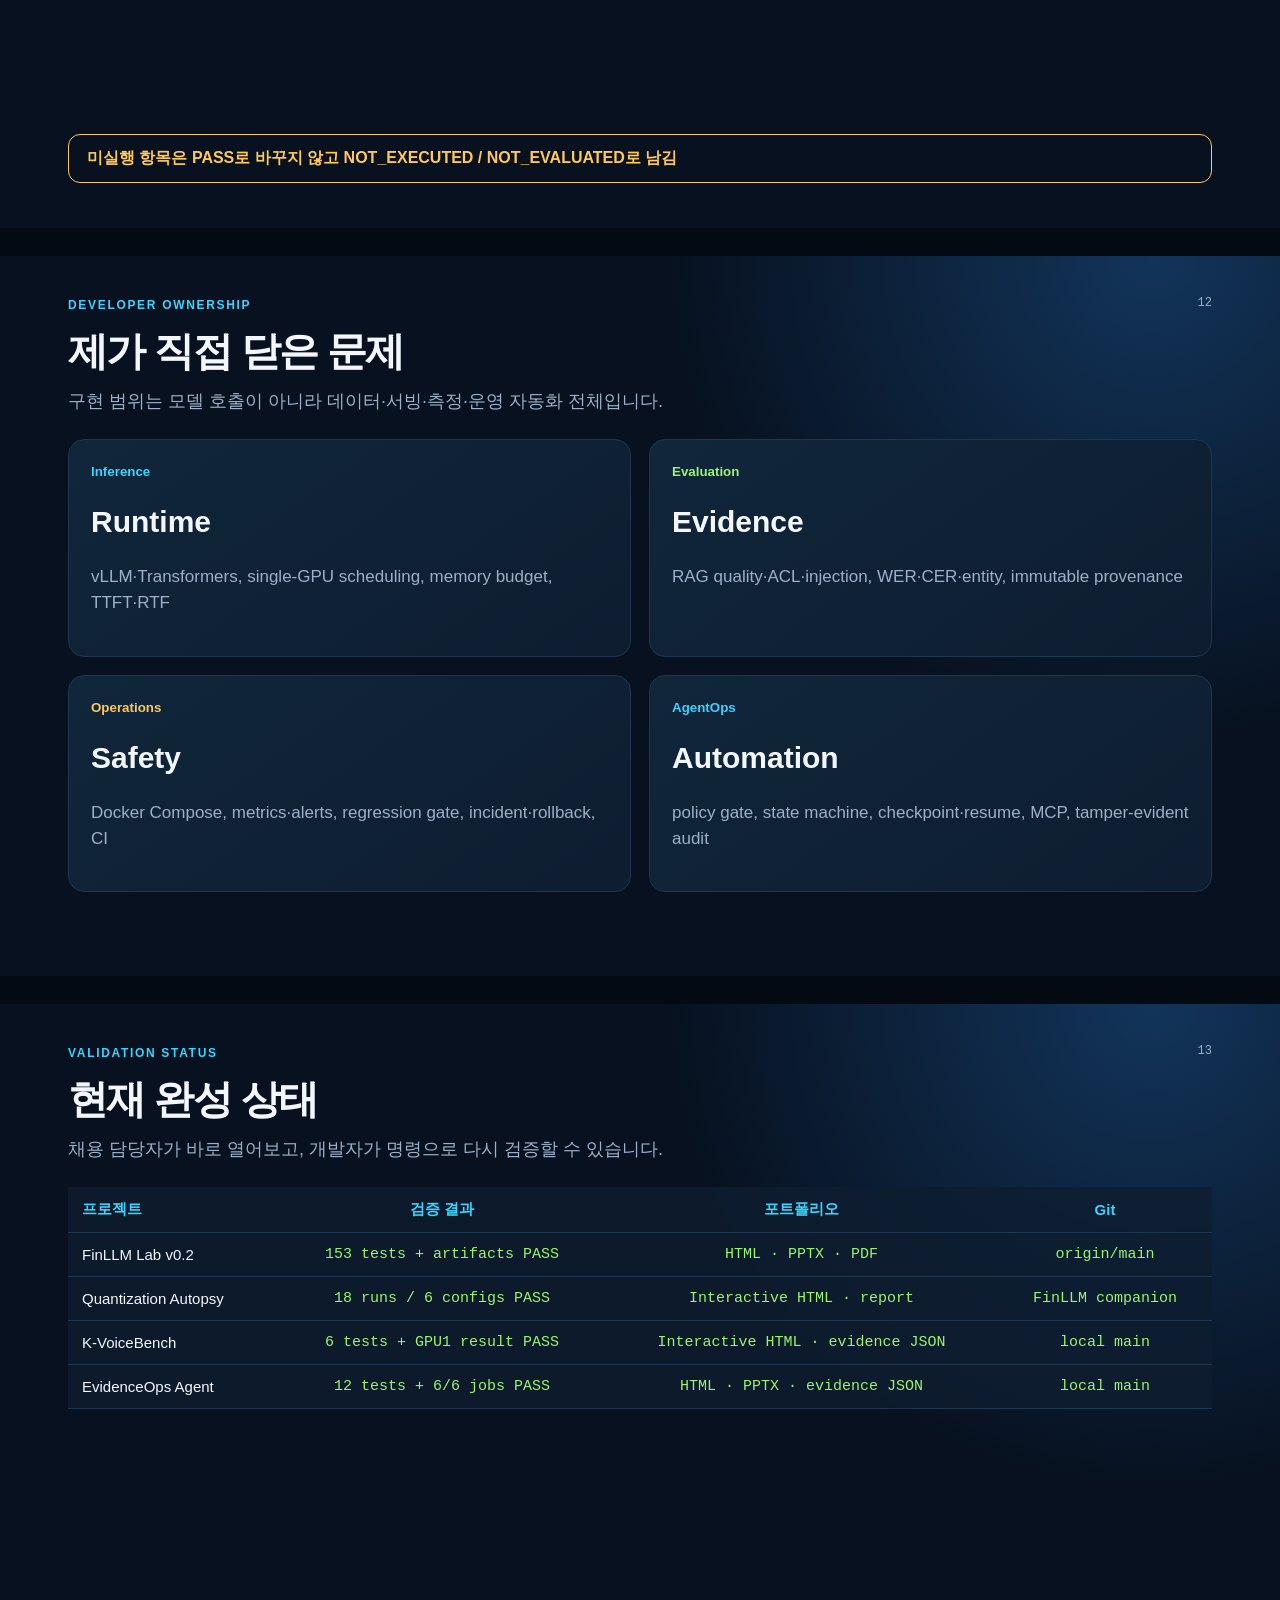
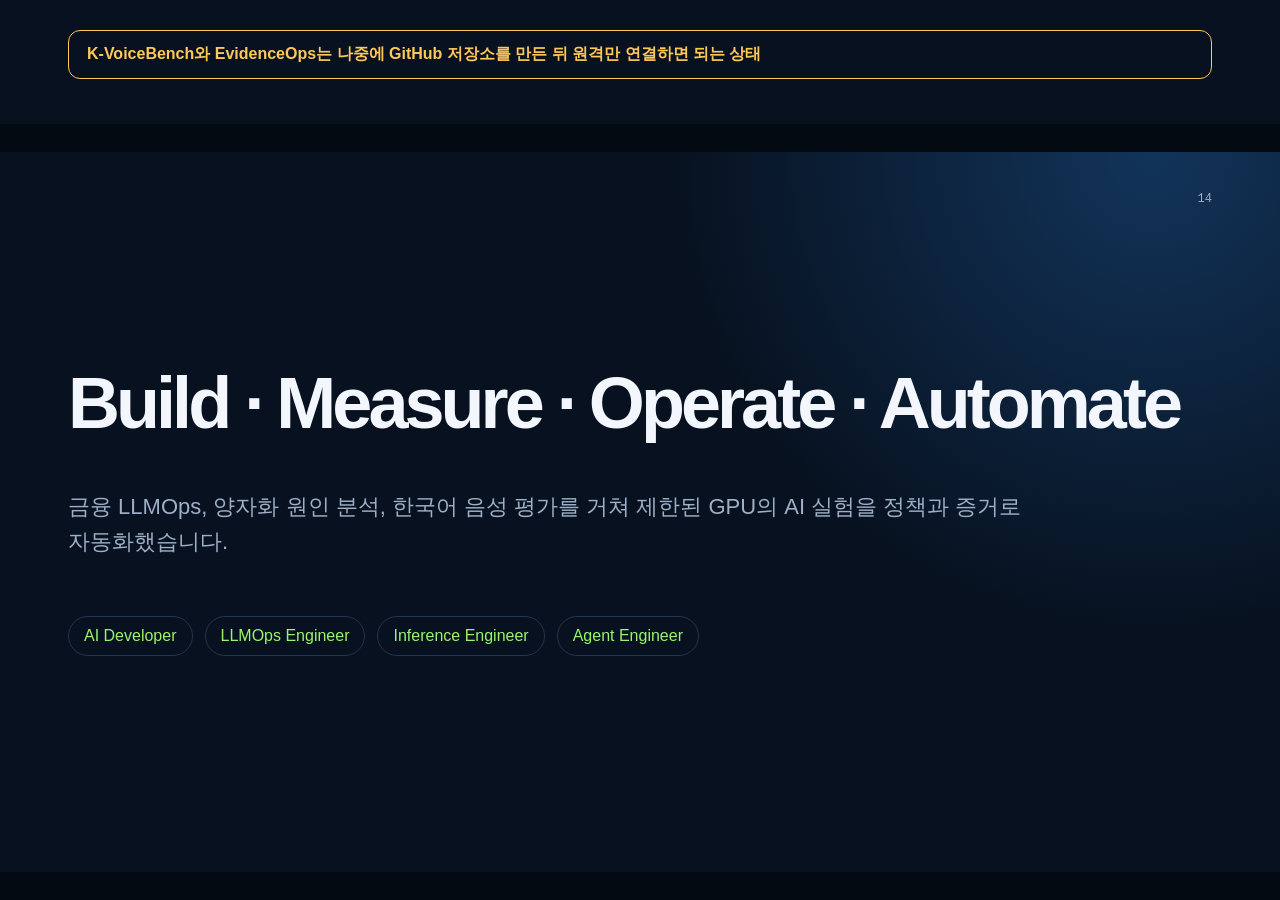
==== commit 83d95a98: "docs: add EvidenceOps to integrated portfolio" ====
--- a/artifacts/AI-Inference-Developer-Portfolio.html
+++ b/artifacts/AI-Inference-Developer-Portfolio.html
@@ -1,3 +1,3 @@
 <!doctype html><html lang="ko"><head><meta charset="utf-8"><meta name="viewport" content="width=device-width,initial-scale=1"><title>AI Inference Developer Portfolio</title><style>
-:root{--bg:#07111f;--panel:#0e1d30;--panel2:#10263a;--text:#f3f7fd;--muted:#9db0c7;--cyan:#38d6ff;--lime:#9af56d;--amber:#ffc857;--line:#203550}*{box-sizing:border-box}body{margin:0;background:#040a12;color:var(--text);font-family:"Noto Sans KR","Noto Sans",sans-serif}.deck{display:grid;gap:28px;justify-content:center;padding:28px}.slide{width:1280px;height:720px;padding:42px 68px;background:radial-gradient(circle at 90% 0,#12345a 0,transparent 36%),var(--bg);position:relative;overflow:hidden}.slide-no{position:absolute;right:68px;top:40px;color:var(--muted);font:12px monospace}.kicker{color:var(--cyan);font-weight:800;letter-spacing:.14em;font-size:12px}h2{font-size:40px;letter-spacing:-.04em;margin:12px 0 10px}header>p{color:var(--muted);font-size:18px;margin:0 0 26px}.title-body{height:100%;display:flex;flex-direction:column;justify-content:center}.title-body h1{font-size:72px;line-height:.98;letter-spacing:-.055em;margin:0 0 28px}.title-body p{color:var(--muted);font-size:22px;max-width:980px;line-height:1.6}.chips{display:flex;gap:12px;margin-top:35px}.chips span{border:1px solid var(--line);border-radius:999px;padding:10px 15px;color:var(--lime)}.cards{display:grid;grid-template-columns:repeat(3,1fr);gap:18px}.card,.metrics>div,.side-metrics>div,.focus{background:linear-gradient(145deg,var(--panel2),var(--panel));border:1px solid var(--line);border-radius:16px;padding:22px}.card small,.metrics small,.side-metrics small,.focus small{color:var(--accent,var(--muted));font-weight:700}.card strong,.focus strong{display:block;font-size:30px;margin:25px 0}.card p,.focus p{color:var(--muted);font-size:17px;line-height:1.55}.flow{display:grid;grid-template-columns:repeat(6,1fr);gap:10px}.flow div{background:var(--panel2);border:1px solid var(--line);border-radius:13px;padding:22px 10px;text-align:center;font-weight:700}.metrics{display:grid;grid-template-columns:repeat(4,1fr);gap:12px;margin-top:22px}.metrics strong,.side-metrics strong{display:block;color:var(--lime);font:700 24px monospace;margin-top:10px}.callout{position:absolute;left:68px;right:68px;bottom:45px;border:1px solid var(--amber);border-radius:12px;padding:13px 18px;color:var(--amber);font-weight:700}.split{display:grid;grid-template-columns:1fr 1.2fr;gap:18px}.split .metrics{margin:0;grid-template-columns:1fr 1fr}.bar-layout{display:grid;grid-template-columns:4fr 1fr;gap:28px}.bar-row{display:grid;grid-template-columns:240px 1fr 70px;gap:12px;align-items:center;margin:15px 0;color:var(--muted)}.bar-row i{height:17px;background:#050d18;border-radius:999px;overflow:hidden}.bar-row b{display:block;height:100%;border-radius:999px}.bar-row em{font:normal 13px monospace;color:var(--text)}.side-metrics{display:grid;gap:9px}table{width:100%;border-collapse:collapse;background:rgba(14,29,48,.8);font-size:15px}th,td{padding:13px 14px;border-bottom:1px solid var(--line);text-align:center}th:first-child,td:first-child{text-align:left}th{color:var(--cyan)}td:not(:first-child){font-family:monospace;color:var(--lime)}@media print{.deck{display:block;padding:0}.slide{break-after:page}}@media(max-width:900px){.deck{display:block;padding:0}.slide{width:100vw;height:auto;min-height:100vh}.cards,.metrics,.flow{grid-template-columns:1fr 1fr}}
-</style></head><body><main class="deck"><section class="slide"><div class="slide-no">01</div><div class="title-body"><h1>Evidence-Driven<br>AI Inference Portfolio</h1><p>김대균 · 운영 가능한 LLM과 한국어 음성 추론을 측정 가능한 시스템으로 구현했습니다.</p><div class="chips"><span>Production LLMOps</span><span>Quantization Debugging</span><span>Korean ASR Benchmark</span></div></div></section><section class="slide"><div class="slide-no">02</div><header><div class="kicker">PORTFOLIO MAP</div><h2>세 프로젝트가 답하는 질문</h2><p>모델 데모보다 요구사항 → 측정 → 선택 → 운영의 닫힌 고리를 만들었습니다.</p></header><div class="cards"><article class="card" style="--accent:#38D6FF"><small>01 FinLLM Lab</small><strong>운영</strong><p>금융 Private RAG를 단일 GPU에서 어떻게 배포·관측·회귀·롤백할까?</p></article><article class="card" style="--accent:#9AF56D"><small>02 Quantization Autopsy</small><strong>원인</strong><p>양자화 모델의 성능 저하를 정밀도가 아닌 실행 경로까지 어떻게 분해할까?</p></article><article class="card" style="--accent:#FFC857"><small>03 K-VoiceBench</small><strong>평가</strong><p>한국어 ASR을 정확도·엔티티·RTF·VRAM의 같은 계약으로 어떻게 비교할까?</p></article></div></section><section class="slide"><div class="slide-no">03</div><header><div class="kicker">PROJECT 01 · FINLLM LAB V0.2</div><h2>금융 RAG를 ‘운영 루프’로 완성</h2><p>ACL을 모델 앞에서 강제하고, 실제 장애와 회귀를 release gate까지 연결했습니다.</p></header><div class="flow"><div>Request</div><div>ACL Retrieval</div><div>vLLM</div><div>Metrics</div><div>Regression Gate</div><div>Rollback</div></div><div class="metrics"><div><small>Final release</small><strong>PASS</strong></div><div><small>Deterministic tests</small><strong>153</strong></div><div><small>Actual gate</small><strong>11 / 11</strong></div><div><small>Result records</small><strong>27</strong></div></div><div class="callout">Deployment → Observability → Alert → Incident → Rollback을 Compose rehearsal로 검증</div></section><section class="slide"><div class="slide-no">04</div><header><div class="kicker">FINLLM · DEPLOYMENT DECISION</div><h2>더 큰 14B가 더 적은 메모리로 합격</h2><p>4-bit 가중치 절감분을 KV cache로 돌려 품질과 동시성 여유를 확보했습니다.</p></header><div class="split"><div class="focus"><small>채택 구성</small><strong>Qwen3-14B-AWQ</strong><p>gpu_memory_utilization 0.46<br>--enforce-eager<br>동시성 10 · 8,192 tokens</p></div><div class="metrics"><div><small>Quality</small><strong>97.667</strong></div><div><small>User P95 TTFT</small><strong>1,273 ms</strong></div><div><small>Throughput</small><strong>315.3 tok/s</strong></div><div><small>Peak VRAM</small><strong>21.96 GiB</strong></div></div></div><div class="callout">A6000 memory-budget-emulation이며 실제 24GB 카드 성능은 NOT_EXECUTED</div></section><section class="slide"><div class="slide-no">05</div><header><div class="kicker">PROJECT 02 · QUANTIZATION AUTOPSY</div><h2>‘4-bit라서 느리다’는 설명을 반증</h2><p>같은 모델·예산에서 실행 경로만 바꾸자 AWQ 처리량이 5.47배 회복됐습니다.</p></header><div class="bar-layout"><div class="bars"><div class="bar-row"><span>8B BF16 · CUDA graph</span><i><b style="width:94.5%;background:#38D6FF"></b></i><em>295.98</em></div><div class="bar-row"><span>8B BF16 · eager</span><i><b style="width:91.6%;background:#38D6FF"></b></i><em>286.95</em></div><div class="bar-row"><span>14B AWQ · CUDA graph</span><i><b style="width:18.3%;background:#FFC857"></b></i><em>57.21</em></div><div class="bar-row"><span>14B AWQ · eager</span><i><b style="width:100.0%;background:#9AF56D"></b></i><em>313.24</em></div></div><div class="side-metrics"><div><small>Immutable runs</small><strong>18</strong></div><div><small>Configurations</small><strong>6</strong></div><div><small>Repeats</small><strong>3×</strong></div><div><small>AWQ recovery</small><strong>5.47×</strong></div></div></div><div class="callout">정확한 kernel root cause는 프로파일러로 측정하지 않아 NOT_MEASURED</div></section><section class="slide"><div class="slide-no">06</div><header><div class="kicker">QUANTIZATION · DEBUGGING METHOD</div><h2>그럴듯한 원인보다 반증 가능한 실험</h2><p>비교 축을 고정하고 설명이 깨지는 조건을 찾았습니다.</p></header><div class="flow"><div>관측<br>AWQ 1/5</div><div>가설<br>dequant 비용</div><div>통제<br>같은 모델·예산</div><div>반증<br>eager 회복</div><div>제한<br>원인 범위 명시</div></div><div class="metrics"><div><small>Weight saved</small><strong>5.90 GiB</strong></div><div><small>KV cache gain</small><strong>5.58 GiB</strong></div><div><small>User TTFT ↓</small><strong>80.6%</strong></div><div><small>24GB headroom</small><strong>2.04 GiB</strong></div></div><div class="callout">8B BF16과 14B AWQ는 크기가 달라 순수한 양자화 효과를 식별한 실험은 아님</div></section><section class="slide"><div class="slide-no">07</div><header><div class="kicker">PROJECT 03 · K-VOICEBENCH</div><h2>한국어 ASR을 하나의 결과 계약으로 평가</h2><p>학습 없이 공개 Whisper 체크포인트의 추론 품질과 단일 GPU 운영성을 측정했습니다.</p></header><div class="flow"><div>JSONL Manifest</div><div>Audio Contract</div><div>Whisper FP16</div><div>WER·CER·Entity</div><div>Latency·RTF·VRAM</div></div><div class="metrics"><div><small>GPU policy</small><strong>GPU 1 only</strong></div><div><small>Execution</small><strong>Sequential</strong></div><div><small>Training</small><strong>None</strong></div><div><small>CI backend</small><strong>Mock</strong></div></div><div class="callout">원본 음성·모델 가중치·로컬 절대 경로를 결과 JSON과 Git에서 분리</div></section><section class="slide"><div class="slide-no">08</div><header><div class="kicker">K-VOICEBENCH · VERIFIED BASELINE</div><h2>Whisper large-v3 · A6000 한 장 실측</h2><p>24개, 100.848초 금융 TTS 최소대립쌍 · clean 12 / telephony 12</p></header><table><thead><tr><th>지표</th><th>전체</th><th>Clean</th><th>Telephony</th></tr></thead><tbody><tr><td>ITN WER</td><td>6.897%</td><td>6.897%</td><td>6.897%</td></tr><tr><td>띄어쓰기 비민감 ITN CER</td><td>0.000%</td><td>0.000%</td><td>0.000%</td></tr><tr><td>금융 숫자 Entity 정확도</td><td>100.0%</td><td>100.0%</td><td>100.0%</td></tr><tr><td>P95 warm latency</td><td>442.7ms</td><td>—</td><td>—</td></tr><tr><td>Mean / P95 RTF</td><td>0.0918 / 0.1017</td><td>—</td><td>—</td></tr><tr><td>Peak allocated VRAM</td><td>3,200.5MiB</td><td>—</td><td>—</td></tr></tbody></table><div class="callout">TTS 진단값이며 사람 금융상담 음성 성능은 NOT_EVALUATED</div></section><section class="slide"><div class="slide-no">09</div><header><div class="kicker">ENGINEERING CONTRACTS</div><h2>재현성을 코드로 강제</h2><p>좋은 숫자보다 그 숫자가 어디서 왔는지 다시 확인할 수 있게 만들었습니다.</p></header><table><thead><tr><th>프로젝트</th><th>입력 계약</th><th>검증</th><th>산출물</th></tr></thead><tbody><tr><td>FinLLM Lab</td><td>model·tokenizer revision, ACL corpus</td><td>schema + 11-stage gate</td><td>result JSON · ADR · incident</td></tr><tr><td>Quantization Autopsy</td><td>18 immutable runs</td><td>3회 반복·provenance</td><td>JSON · CSV · Markdown · HTML</td></tr><tr><td>K-VoiceBench</td><td>audio manifest·GPU visibility</td><td>WER/CER/entity contract</td><td>result JSON · HTML · CI</td></tr></tbody></table><div class="callout">미실행 항목은 PASS로 바꾸지 않고 NOT_EXECUTED / NOT_EVALUATED로 남김</div></section><section class="slide"><div class="slide-no">10</div><header><div class="kicker">DEVELOPER OWNERSHIP</div><h2>제가 직접 닫은 문제</h2><p>구현 범위는 모델 호출이 아니라 데이터·서빙·측정·운영 자동화 전체입니다.</p></header><div class="cards"><article class="card" style="--accent:#38D6FF"><small>Inference</small><strong>Runtime</strong><p>vLLM·Transformers, single-GPU scheduling, memory budget, TTFT·RTF</p></article><article class="card" style="--accent:#9AF56D"><small>Evaluation</small><strong>Evidence</strong><p>RAG quality·ACL·injection, WER·CER·entity, immutable provenance</p></article><article class="card" style="--accent:#FFC857"><small>Operations</small><strong>Safety</strong><p>Docker Compose, metrics·alerts, regression gate, incident·rollback, CI</p></article></div></section><section class="slide"><div class="slide-no">11</div><header><div class="kicker">VALIDATION STATUS</div><h2>현재 완성 상태</h2><p>채용 담당자가 바로 열어보고, 개발자가 명령으로 다시 검증할 수 있습니다.</p></header><table><thead><tr><th>프로젝트</th><th>검증 결과</th><th>포트폴리오</th><th>Git</th></tr></thead><tbody><tr><td>FinLLM Lab v0.2</td><td>153 tests + artifacts PASS</td><td>HTML · PPTX · PDF</td><td>origin/main</td></tr><tr><td>Quantization Autopsy</td><td>18 runs / 6 configs PASS</td><td>Interactive HTML · report</td><td>FinLLM companion</td></tr><tr><td>K-VoiceBench</td><td>6 tests + GPU1 result PASS</td><td>Interactive HTML · evidence JSON</td><td>local main</td></tr></tbody></table><div class="callout">K-VoiceBench는 새 GitHub 저장소 생성 후 원격만 연결하면 되는 상태</div></section><section class="slide"><div class="slide-no">12</div><div class="title-body"><h1>Build · Measure · Operate</h1><p>금융 LLMOps에서 시작해 양자화 원인 분석과 한국어 음성 추론 평가까지, 제한된 GPU에서 운영 가능한 AI를 만들었습니다.</p><div class="chips"><span>AI Developer</span><span>LLMOps Engineer</span><span>Inference Engineer</span></div></div></section></main></body></html>+:root{--bg:#07111f;--panel:#0e1d30;--panel2:#10263a;--text:#f3f7fd;--muted:#9db0c7;--cyan:#38d6ff;--lime:#9af56d;--amber:#ffc857;--line:#203550}*{box-sizing:border-box}body{margin:0;background:#040a12;color:var(--text);font-family:"Noto Sans KR","Noto Sans",sans-serif}.deck{display:grid;gap:28px;justify-content:center;padding:28px}.slide{width:1280px;height:720px;padding:42px 68px;background:radial-gradient(circle at 90% 0,#12345a 0,transparent 36%),var(--bg);position:relative;overflow:hidden}.slide-no{position:absolute;right:68px;top:40px;color:var(--muted);font:12px monospace}.kicker{color:var(--cyan);font-weight:800;letter-spacing:.14em;font-size:12px}h2{font-size:40px;letter-spacing:-.04em;margin:12px 0 10px}header>p{color:var(--muted);font-size:18px;margin:0 0 26px}.title-body{height:100%;display:flex;flex-direction:column;justify-content:center}.title-body h1{font-size:72px;line-height:.98;letter-spacing:-.055em;margin:0 0 28px}.title-body p{color:var(--muted);font-size:22px;max-width:980px;line-height:1.6}.chips{display:flex;gap:12px;margin-top:35px}.chips span{border:1px solid var(--line);border-radius:999px;padding:10px 15px;color:var(--lime)}.cards{display:grid;grid-template-columns:repeat(3,1fr);gap:18px}.cards.count-4{grid-template-columns:repeat(2,1fr)}.card,.metrics>div,.side-metrics>div,.focus{background:linear-gradient(145deg,var(--panel2),var(--panel));border:1px solid var(--line);border-radius:16px;padding:22px}.card small,.metrics small,.side-metrics small,.focus small{color:var(--accent,var(--muted));font-weight:700}.card strong,.focus strong{display:block;font-size:30px;margin:25px 0}.card p,.focus p{color:var(--muted);font-size:17px;line-height:1.55}.flow{display:grid;gap:10px}.flow div{background:var(--panel2);border:1px solid var(--line);border-radius:13px;padding:22px 10px;text-align:center;font-weight:700;min-width:0}.metrics{display:grid;grid-template-columns:repeat(4,1fr);gap:12px;margin-top:22px}.metrics strong,.side-metrics strong{display:block;color:var(--lime);font:700 24px monospace;margin-top:10px}.callout{position:absolute;left:68px;right:68px;bottom:45px;border:1px solid var(--amber);border-radius:12px;padding:13px 18px;color:var(--amber);font-weight:700}.split{display:grid;grid-template-columns:1fr 1.2fr;gap:18px}.split .metrics{margin:0;grid-template-columns:1fr 1fr}.bar-layout{display:grid;grid-template-columns:4fr 1fr;gap:28px}.bar-row{display:grid;grid-template-columns:240px 1fr 70px;gap:12px;align-items:center;margin:15px 0;color:var(--muted)}.bar-row i{height:17px;background:#050d18;border-radius:999px;overflow:hidden}.bar-row b{display:block;height:100%;border-radius:999px}.bar-row em{font:normal 13px monospace;color:var(--text)}.side-metrics{display:grid;gap:9px}table{width:100%;border-collapse:collapse;background:rgba(14,29,48,.8);font-size:15px}th,td{padding:13px 14px;border-bottom:1px solid var(--line);text-align:center}th:first-child,td:first-child{text-align:left}th{color:var(--cyan)}td:not(:first-child){font-family:monospace;color:var(--lime)}@media print{.deck{display:block;padding:0}.slide{break-after:page}}@media(max-width:900px){.deck{display:block;padding:0}.slide{width:100vw;height:auto;min-height:100vh}.cards,.metrics,.flow{grid-template-columns:1fr 1fr!important}}
+</style></head><body><main class="deck"><section class="slide"><div class="slide-no">01</div><div class="title-body"><h1>Evidence-Driven<br>AI Inference Portfolio</h1><p>김대균 · AI 추론을 만들고, 측정하고, 운영하며, 증거 기반 Agent로 자동화했습니다.</p><div class="chips"><span>Production LLMOps</span><span>Quantization Debugging</span><span>Korean ASR</span><span>EvidenceOps Agent</span></div></div></section><section class="slide"><div class="slide-no">02</div><header><div class="kicker">PORTFOLIO MAP</div><h2>네 프로젝트가 답하는 질문</h2><p>모델 데모보다 요구사항 → 측정 → 선택 → 운영 → 자동화의 닫힌 고리를 만들었습니다.</p></header><div class="cards count-4"><article class="card" style="--accent:#38D6FF"><small>01 FinLLM Lab</small><strong>운영</strong><p>금융 Private RAG를 단일 GPU에서 어떻게 배포·관측·회귀·롤백할까?</p></article><article class="card" style="--accent:#9AF56D"><small>02 Quantization Autopsy</small><strong>원인</strong><p>양자화 모델의 성능 저하를 정밀도가 아닌 실행 경로까지 어떻게 분해할까?</p></article><article class="card" style="--accent:#FFC857"><small>03 K-VoiceBench</small><strong>평가</strong><p>한국어 ASR을 정확도·엔티티·RTF·VRAM의 같은 계약으로 어떻게 비교할까?</p></article><article class="card" style="--accent:#38D6FF"><small>04 EvidenceOps Agent</small><strong>자동화</strong><p>긴 AI 실험을 사람이 밤새 지키지 않아도 정책·큐·증거로 어떻게 운영할까?</p></article></div></section><section class="slide"><div class="slide-no">03</div><header><div class="kicker">PROJECT 01 · FINLLM LAB V0.2</div><h2>금융 RAG를 ‘운영 루프’로 완성</h2><p>ACL을 모델 앞에서 강제하고, 실제 장애와 회귀를 release gate까지 연결했습니다.</p></header><div class="flow" style="grid-template-columns:repeat(6,1fr)"><div>Request</div><div>ACL Retrieval</div><div>vLLM</div><div>Metrics</div><div>Regression Gate</div><div>Rollback</div></div><div class="metrics"><div><small>Final release</small><strong>PASS</strong></div><div><small>Deterministic tests</small><strong>153</strong></div><div><small>Actual gate</small><strong>11 / 11</strong></div><div><small>Result records</small><strong>27</strong></div></div><div class="callout">Deployment → Observability → Alert → Incident → Rollback을 Compose rehearsal로 검증</div></section><section class="slide"><div class="slide-no">04</div><header><div class="kicker">FINLLM · DEPLOYMENT DECISION</div><h2>더 큰 14B가 더 적은 메모리로 합격</h2><p>4-bit 가중치 절감분을 KV cache로 돌려 품질과 동시성 여유를 확보했습니다.</p></header><div class="split"><div class="focus"><small>채택 구성</small><strong>Qwen3-14B-AWQ</strong><p>gpu_memory_utilization 0.46<br>--enforce-eager<br>동시성 10 · 8,192 tokens</p></div><div class="metrics"><div><small>Quality</small><strong>97.667</strong></div><div><small>User P95 TTFT</small><strong>1,273 ms</strong></div><div><small>Throughput</small><strong>315.3 tok/s</strong></div><div><small>Peak VRAM</small><strong>21.96 GiB</strong></div></div></div><div class="callout">A6000 memory-budget-emulation이며 실제 24GB 카드 성능은 NOT_EXECUTED</div></section><section class="slide"><div class="slide-no">05</div><header><div class="kicker">PROJECT 02 · QUANTIZATION AUTOPSY</div><h2>‘4-bit라서 느리다’는 설명을 반증</h2><p>같은 모델·예산에서 실행 경로만 바꾸자 AWQ 처리량이 5.47배 회복됐습니다.</p></header><div class="bar-layout"><div class="bars"><div class="bar-row"><span>8B BF16 · CUDA graph</span><i><b style="width:94.5%;background:#38D6FF"></b></i><em>295.98</em></div><div class="bar-row"><span>8B BF16 · eager</span><i><b style="width:91.6%;background:#38D6FF"></b></i><em>286.95</em></div><div class="bar-row"><span>14B AWQ · CUDA graph</span><i><b style="width:18.3%;background:#FFC857"></b></i><em>57.21</em></div><div class="bar-row"><span>14B AWQ · eager</span><i><b style="width:100.0%;background:#9AF56D"></b></i><em>313.24</em></div></div><div class="side-metrics"><div><small>Immutable runs</small><strong>18</strong></div><div><small>Configurations</small><strong>6</strong></div><div><small>Repeats</small><strong>3×</strong></div><div><small>AWQ recovery</small><strong>5.47×</strong></div></div></div><div class="callout">정확한 kernel root cause는 프로파일러로 측정하지 않아 NOT_MEASURED</div></section><section class="slide"><div class="slide-no">06</div><header><div class="kicker">QUANTIZATION · DEBUGGING METHOD</div><h2>그럴듯한 원인보다 반증 가능한 실험</h2><p>비교 축을 고정하고 설명이 깨지는 조건을 찾았습니다.</p></header><div class="flow" style="grid-template-columns:repeat(5,1fr)"><div>관측<br>AWQ 1/5</div><div>가설<br>dequant 비용</div><div>통제<br>같은 모델·예산</div><div>반증<br>eager 회복</div><div>제한<br>원인 범위 명시</div></div><div class="metrics"><div><small>Weight saved</small><strong>5.90 GiB</strong></div><div><small>KV cache gain</small><strong>5.58 GiB</strong></div><div><small>User TTFT ↓</small><strong>80.6%</strong></div><div><small>24GB headroom</small><strong>2.04 GiB</strong></div></div><div class="callout">8B BF16과 14B AWQ는 크기가 달라 순수한 양자화 효과를 식별한 실험은 아님</div></section><section class="slide"><div class="slide-no">07</div><header><div class="kicker">PROJECT 03 · K-VOICEBENCH</div><h2>한국어 ASR을 하나의 결과 계약으로 평가</h2><p>학습 없이 공개 Whisper 체크포인트의 추론 품질과 단일 GPU 운영성을 측정했습니다.</p></header><div class="flow" style="grid-template-columns:repeat(5,1fr)"><div>JSONL Manifest</div><div>Audio Contract</div><div>Whisper FP16</div><div>WER·CER·Entity</div><div>Latency·RTF·VRAM</div></div><div class="metrics"><div><small>GPU policy</small><strong>GPU 1 only</strong></div><div><small>Execution</small><strong>Sequential</strong></div><div><small>Training</small><strong>None</strong></div><div><small>CI backend</small><strong>Mock</strong></div></div><div class="callout">원본 음성·모델 가중치·로컬 절대 경로를 결과 JSON과 Git에서 분리</div></section><section class="slide"><div class="slide-no">08</div><header><div class="kicker">K-VOICEBENCH · VERIFIED BASELINE</div><h2>Whisper large-v3 · A6000 한 장 실측</h2><p>24개, 100.848초 금융 TTS 최소대립쌍 · clean 12 / telephony 12</p></header><table><thead><tr><th>지표</th><th>전체</th><th>Clean</th><th>Telephony</th></tr></thead><tbody><tr><td>ITN WER</td><td>6.897%</td><td>6.897%</td><td>6.897%</td></tr><tr><td>띄어쓰기 비민감 ITN CER</td><td>0.000%</td><td>0.000%</td><td>0.000%</td></tr><tr><td>금융 숫자 Entity 정확도</td><td>100.0%</td><td>100.0%</td><td>100.0%</td></tr><tr><td>P95 warm latency</td><td>442.7ms</td><td>—</td><td>—</td></tr><tr><td>Mean / P95 RTF</td><td>0.0918 / 0.1017</td><td>—</td><td>—</td></tr><tr><td>Peak allocated VRAM</td><td>3,200.5MiB</td><td>—</td><td>—</td></tr></tbody></table><div class="callout">TTS 진단값이며 사람 금융상담 음성 성능은 NOT_EVALUATED</div></section><section class="slide"><div class="slide-no">09</div><header><div class="kicker">PROJECT 04 · EVIDENCEOPS AGENT</div><h2>AI 실험 운영을 사람의 밤샘에서 분리</h2><p>허용된 도구만 순차 실행하고 interruption 이후 checkpoint에서 재개합니다.</p></header><div class="flow" style="grid-template-columns:repeat(6,1fr)"><div>Discover</div><div>Policy Gate</div><div>Sequential Queue</div><div>Execute</div><div>Observe·Triage</div><div>Evidence Pack</div></div><div class="metrics"><div><small>Portfolio jobs</small><strong>6 / 6 PASS</strong></div><div><small>Unit tests</small><strong>12</strong></div><div><small>GPU policy</small><strong>GPU 1 only</strong></div><div><small>LLM action</small><strong>Advisory</strong></div></div><div class="callout">CPU job은 CUDA를 볼 수 없고 GPU job은 물리 GPU 1번 exclusive lock</div></section><section class="slide"><div class="slide-no">10</div><header><div class="kicker">EVIDENCEOPS · VERIFIED RESULT</div><h2>실행보다 중요한 것은 증거와 중단 경계</h2><p>세 프로젝트의 계약을 한 큐에서 검증하고 실행 사건을 SHA-256 hash chain으로 연결했습니다.</p></header><table><thead><tr><th>항목</th><th>구현 계약</th><th>실측 결과</th><th>Failure boundary</th></tr></thead><tbody><tr><td>Agent run</td><td>10-state machine + checkpoint</td><td>6 / 6 jobs PASS</td><td>완료 job 재실행 금지</td></tr><tr><td>Execution</td><td>sequential queue + detach</td><td>14.460s</td><td>interruption 후 resume</td></tr><tr><td>Resource</td><td>physical GPU 1 exclusive</td><td>GPU executions 0</td><td>CPU에서 CUDA 비노출</td></tr><tr><td>Evidence</td><td>log hash + audit chain</td><td>VERIFIED</td><td>변조 시 chain 검증 실패</td></tr><tr><td>Interface</td><td>CLI + MCP v2</td><td>7 tools</td><td>policy 우회 경로 없음</td></tr></tbody></table><div class="callout">NEEDS_ATTENTION은 자동 재시도하지 않으며 사람이 확인 · LLM triage NOT_NEEDED</div></section><section class="slide"><div class="slide-no">11</div><header><div class="kicker">ENGINEERING CONTRACTS</div><h2>재현성을 코드로 강제</h2><p>좋은 숫자보다 그 숫자가 어디서 왔는지 다시 확인할 수 있게 만들었습니다.</p></header><table><thead><tr><th>프로젝트</th><th>입력 계약</th><th>검증</th><th>산출물</th></tr></thead><tbody><tr><td>FinLLM Lab</td><td>model·tokenizer revision, ACL corpus</td><td>schema + 11-stage gate</td><td>result JSON · ADR · incident</td></tr><tr><td>Quantization Autopsy</td><td>18 immutable runs</td><td>3회 반복·provenance</td><td>JSON · CSV · Markdown · HTML</td></tr><tr><td>K-VoiceBench</td><td>audio manifest·GPU visibility</td><td>WER/CER/entity contract</td><td>result JSON · HTML · CI</td></tr><tr><td>EvidenceOps Agent</td><td>experiment spec·argv allowlist</td><td>checkpoint + hash chain</td><td>JSON · HTML · MCP · CI</td></tr></tbody></table><div class="callout">미실행 항목은 PASS로 바꾸지 않고 NOT_EXECUTED / NOT_EVALUATED로 남김</div></section><section class="slide"><div class="slide-no">12</div><header><div class="kicker">DEVELOPER OWNERSHIP</div><h2>제가 직접 닫은 문제</h2><p>구현 범위는 모델 호출이 아니라 데이터·서빙·측정·운영 자동화 전체입니다.</p></header><div class="cards count-4"><article class="card" style="--accent:#38D6FF"><small>Inference</small><strong>Runtime</strong><p>vLLM·Transformers, single-GPU scheduling, memory budget, TTFT·RTF</p></article><article class="card" style="--accent:#9AF56D"><small>Evaluation</small><strong>Evidence</strong><p>RAG quality·ACL·injection, WER·CER·entity, immutable provenance</p></article><article class="card" style="--accent:#FFC857"><small>Operations</small><strong>Safety</strong><p>Docker Compose, metrics·alerts, regression gate, incident·rollback, CI</p></article><article class="card" style="--accent:#38D6FF"><small>AgentOps</small><strong>Automation</strong><p>policy gate, state machine, checkpoint·resume, MCP, tamper-evident audit</p></article></div></section><section class="slide"><div class="slide-no">13</div><header><div class="kicker">VALIDATION STATUS</div><h2>현재 완성 상태</h2><p>채용 담당자가 바로 열어보고, 개발자가 명령으로 다시 검증할 수 있습니다.</p></header><table><thead><tr><th>프로젝트</th><th>검증 결과</th><th>포트폴리오</th><th>Git</th></tr></thead><tbody><tr><td>FinLLM Lab v0.2</td><td>153 tests + artifacts PASS</td><td>HTML · PPTX · PDF</td><td>origin/main</td></tr><tr><td>Quantization Autopsy</td><td>18 runs / 6 configs PASS</td><td>Interactive HTML · report</td><td>FinLLM companion</td></tr><tr><td>K-VoiceBench</td><td>6 tests + GPU1 result PASS</td><td>Interactive HTML · evidence JSON</td><td>local main</td></tr><tr><td>EvidenceOps Agent</td><td>12 tests + 6/6 jobs PASS</td><td>HTML · PPTX · evidence JSON</td><td>local main</td></tr></tbody></table><div class="callout">K-VoiceBench와 EvidenceOps는 나중에 GitHub 저장소를 만든 뒤 원격만 연결하면 되는 상태</div></section><section class="slide"><div class="slide-no">14</div><div class="title-body"><h1>Build · Measure · Operate · Automate</h1><p>금융 LLMOps, 양자화 원인 분석, 한국어 음성 평가를 거쳐 제한된 GPU의 AI 실험을 정책과 증거로 자동화했습니다.</p><div class="chips"><span>AI Developer</span><span>LLMOps Engineer</span><span>Inference Engineer</span><span>Agent Engineer</span></div></div></section></main></body></html>
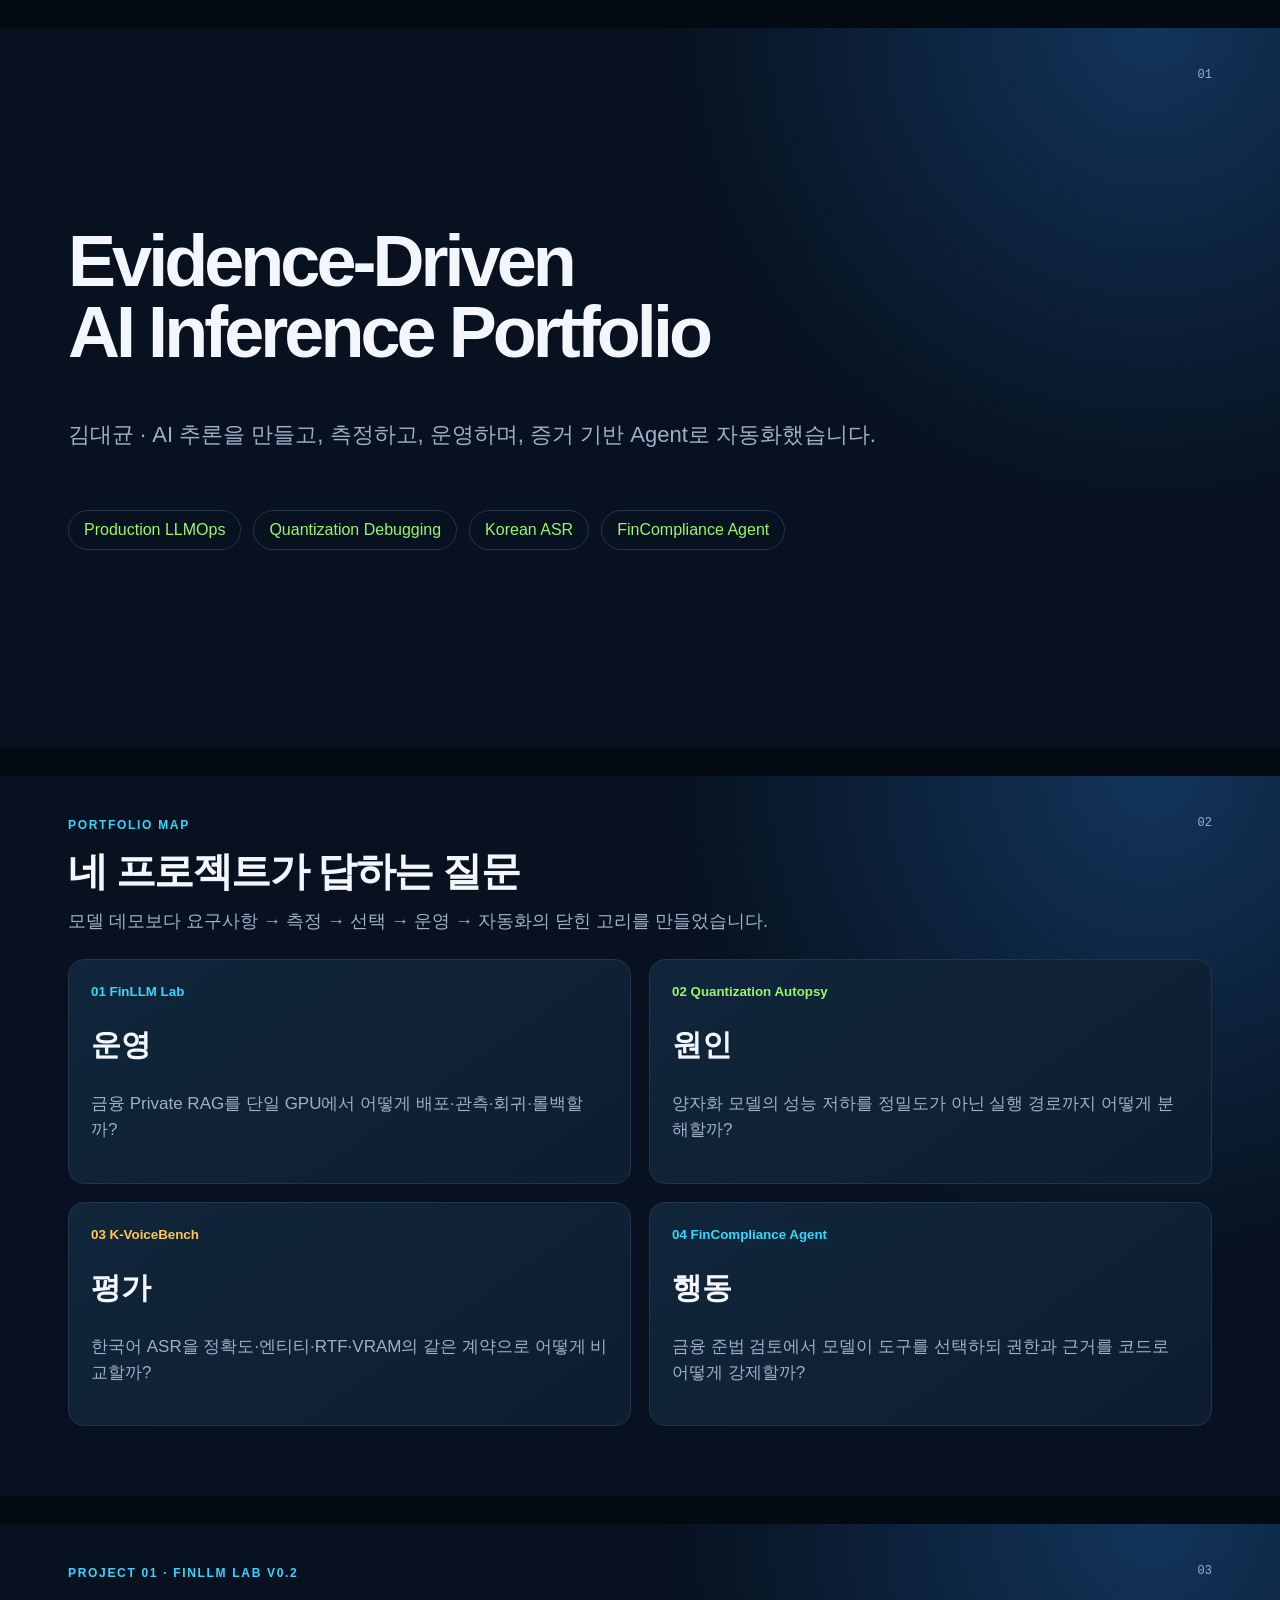
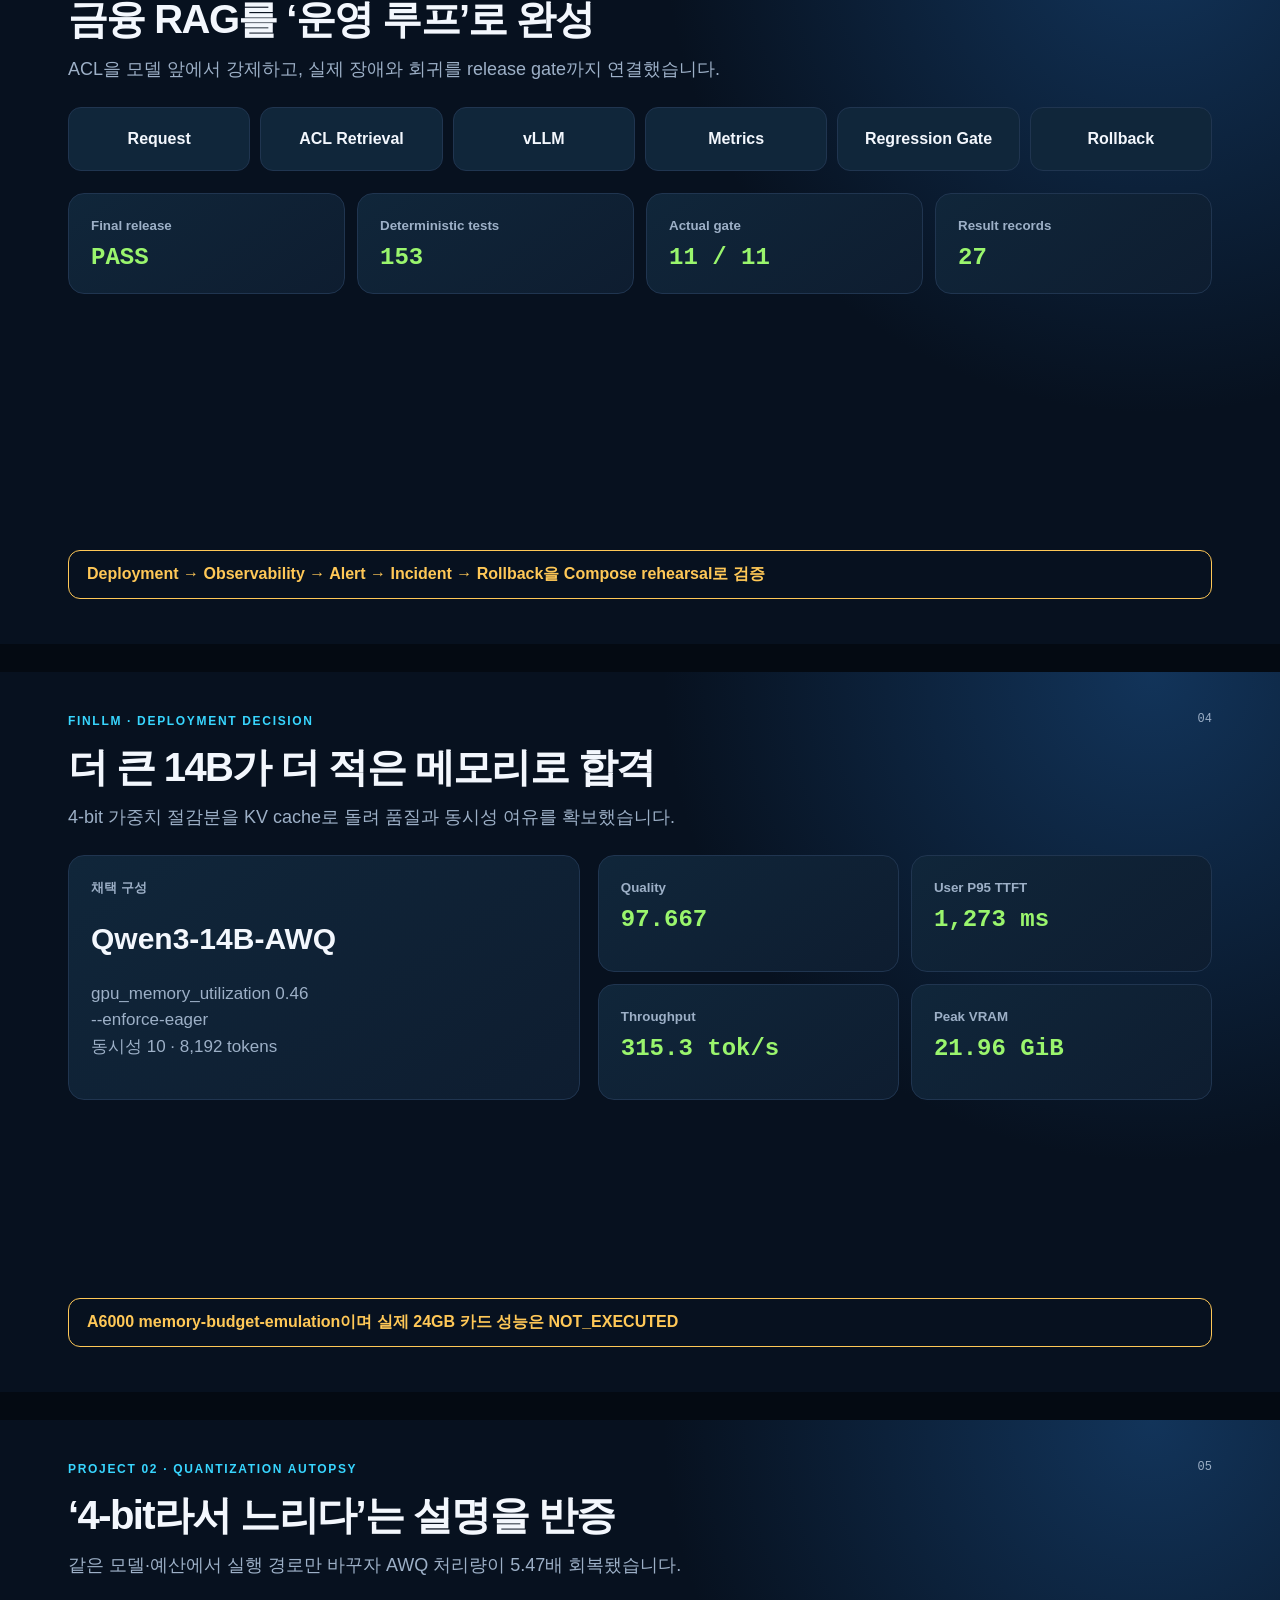
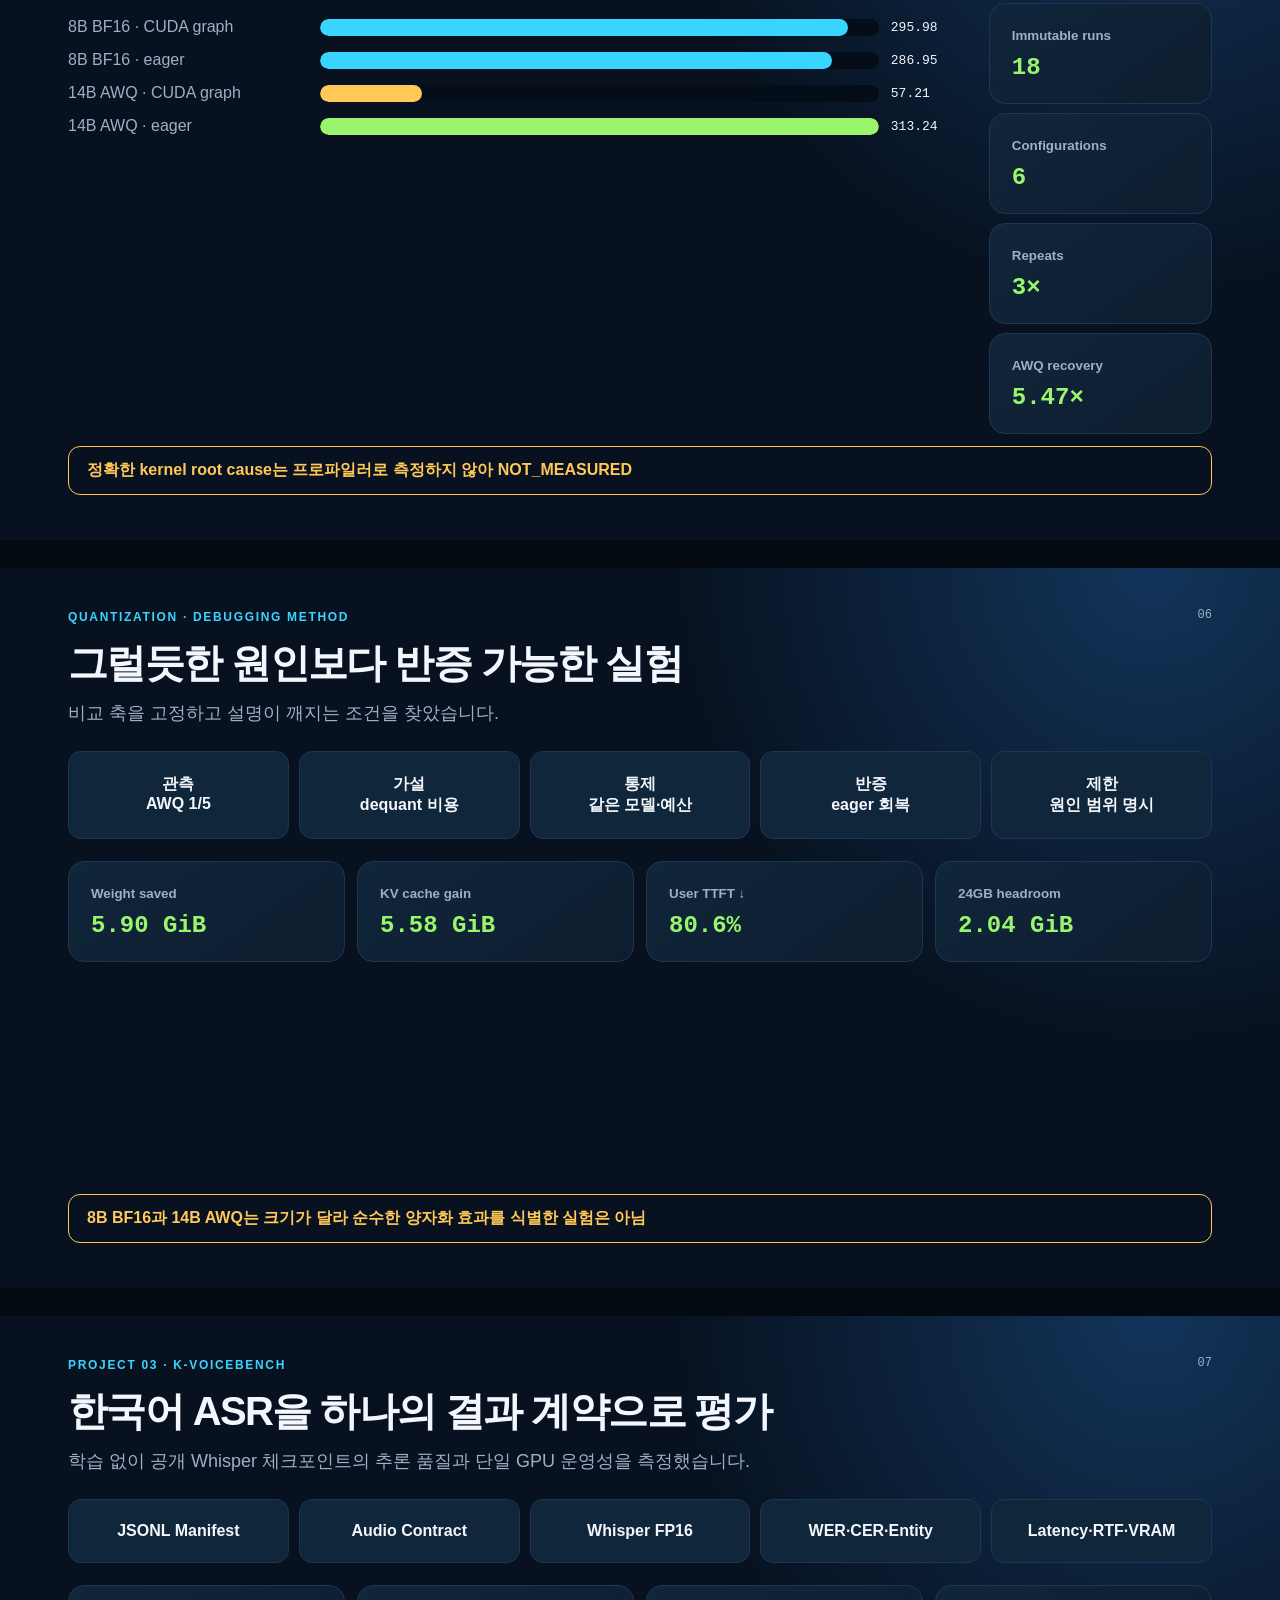
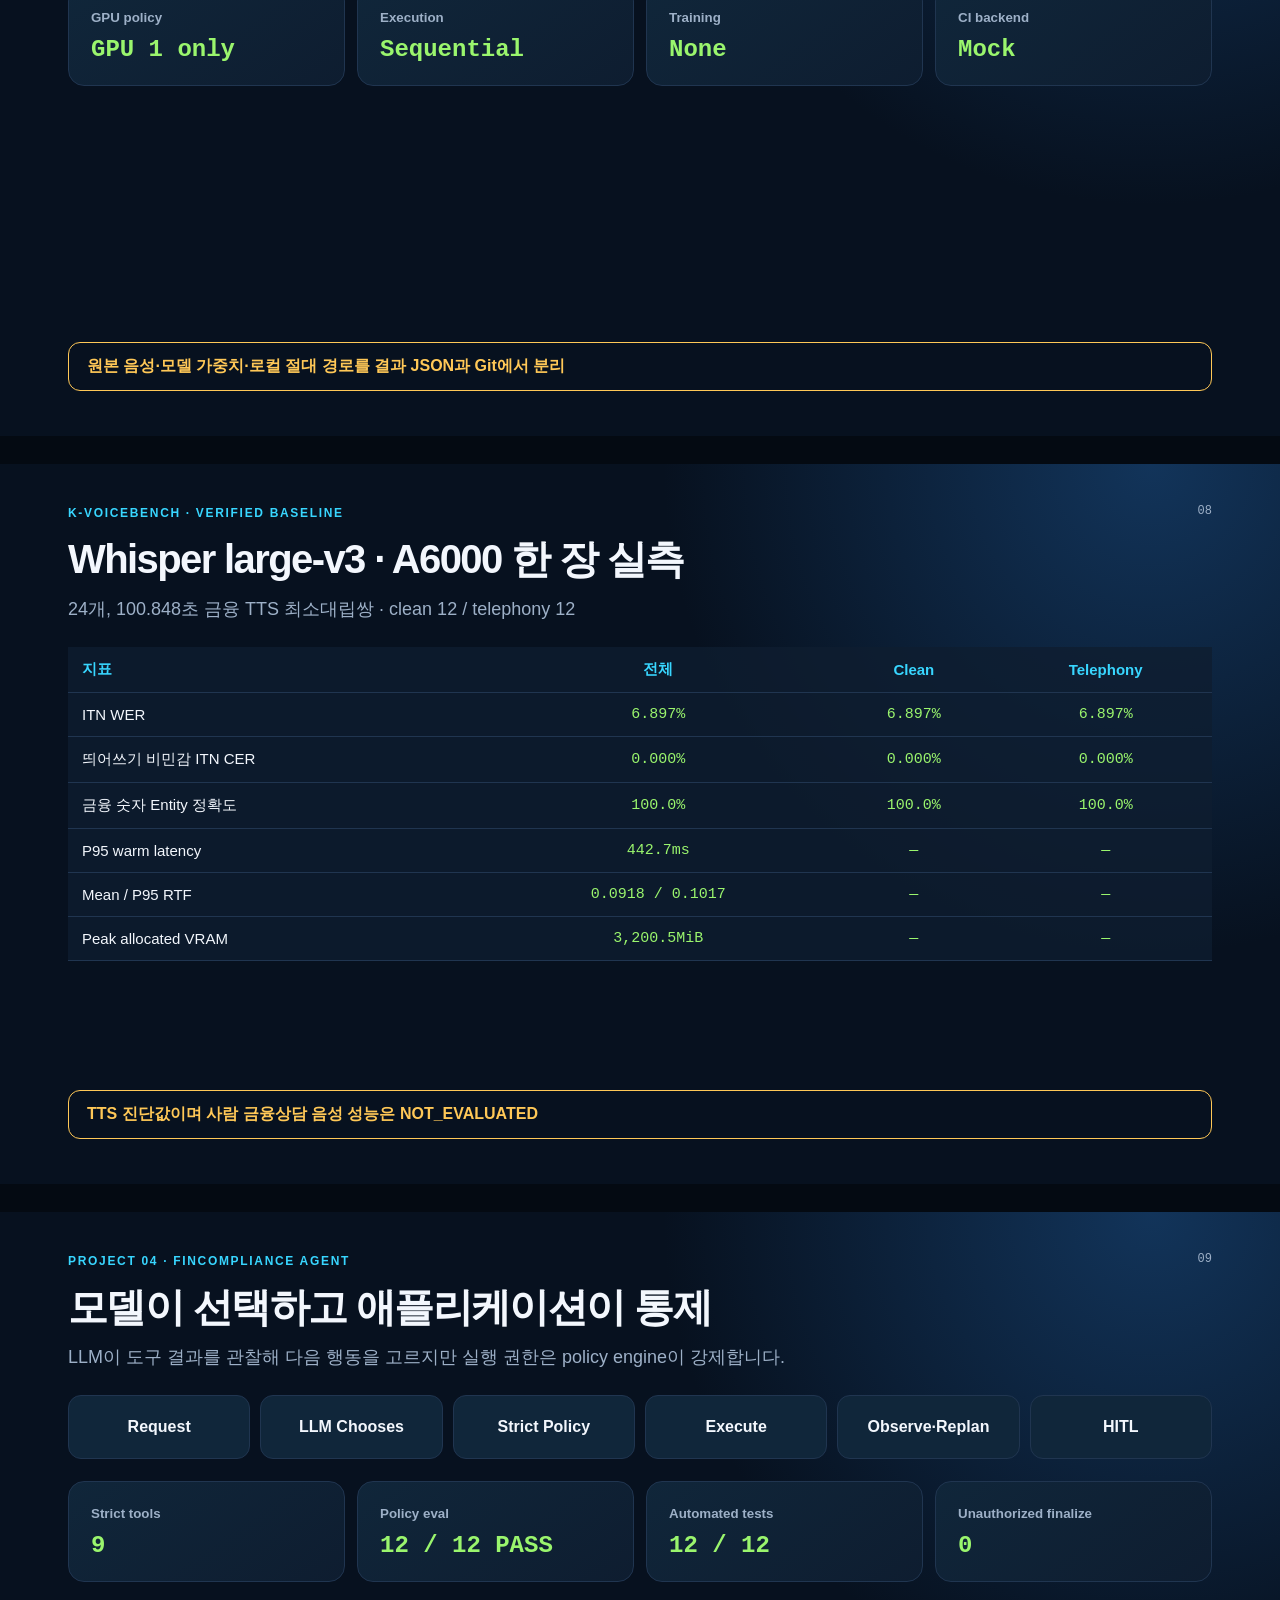
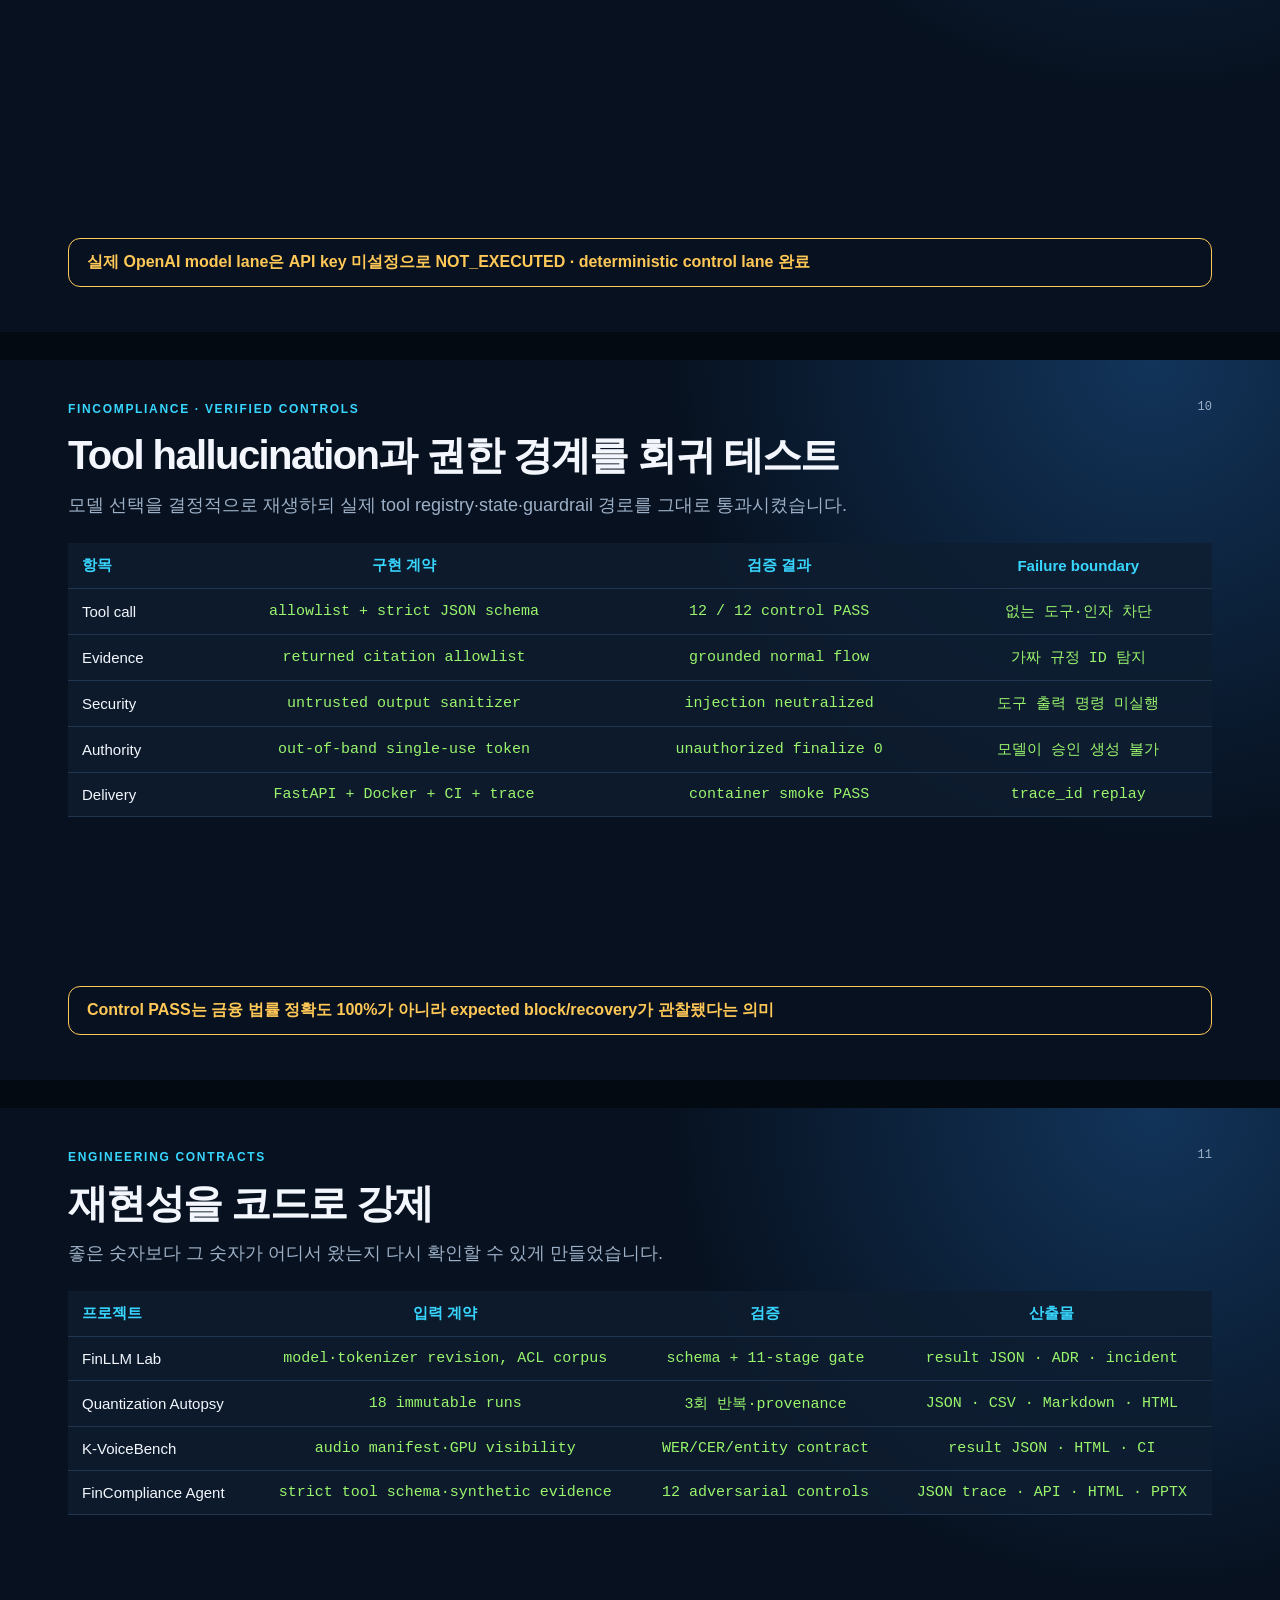
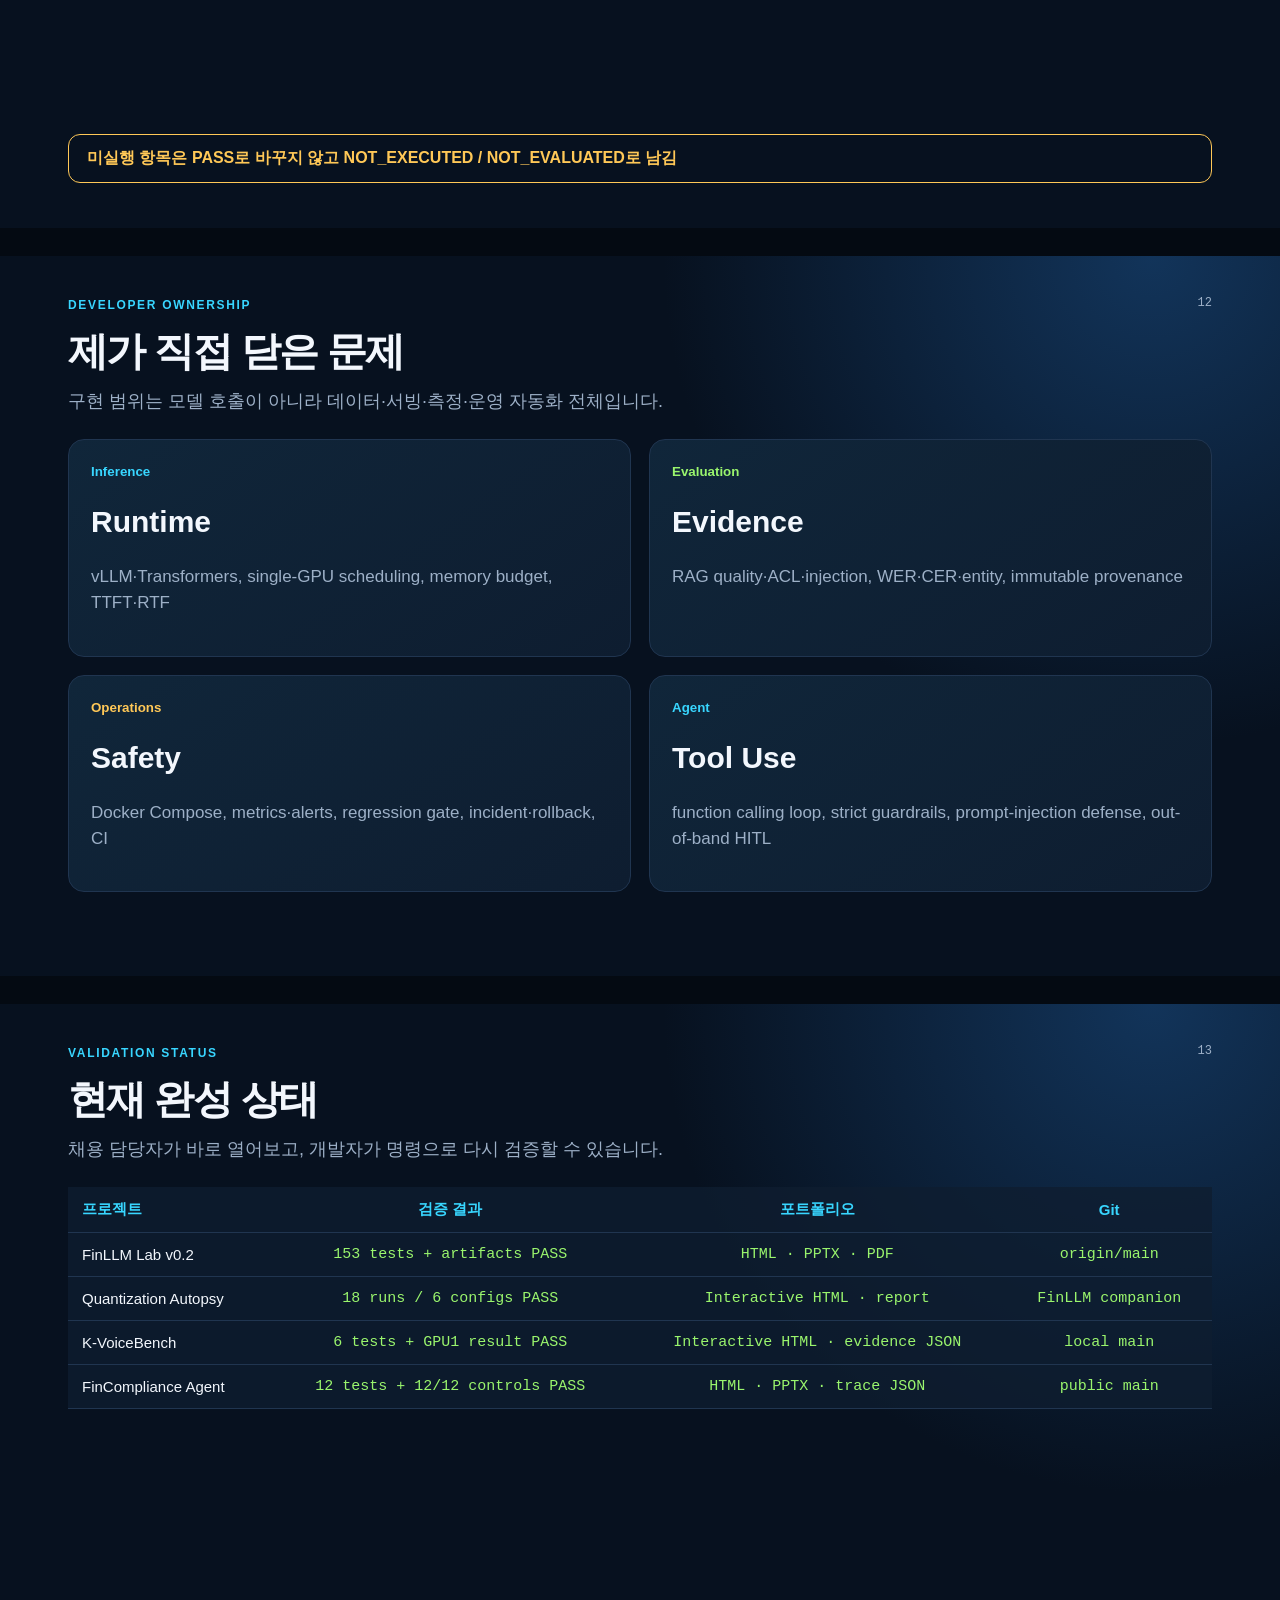
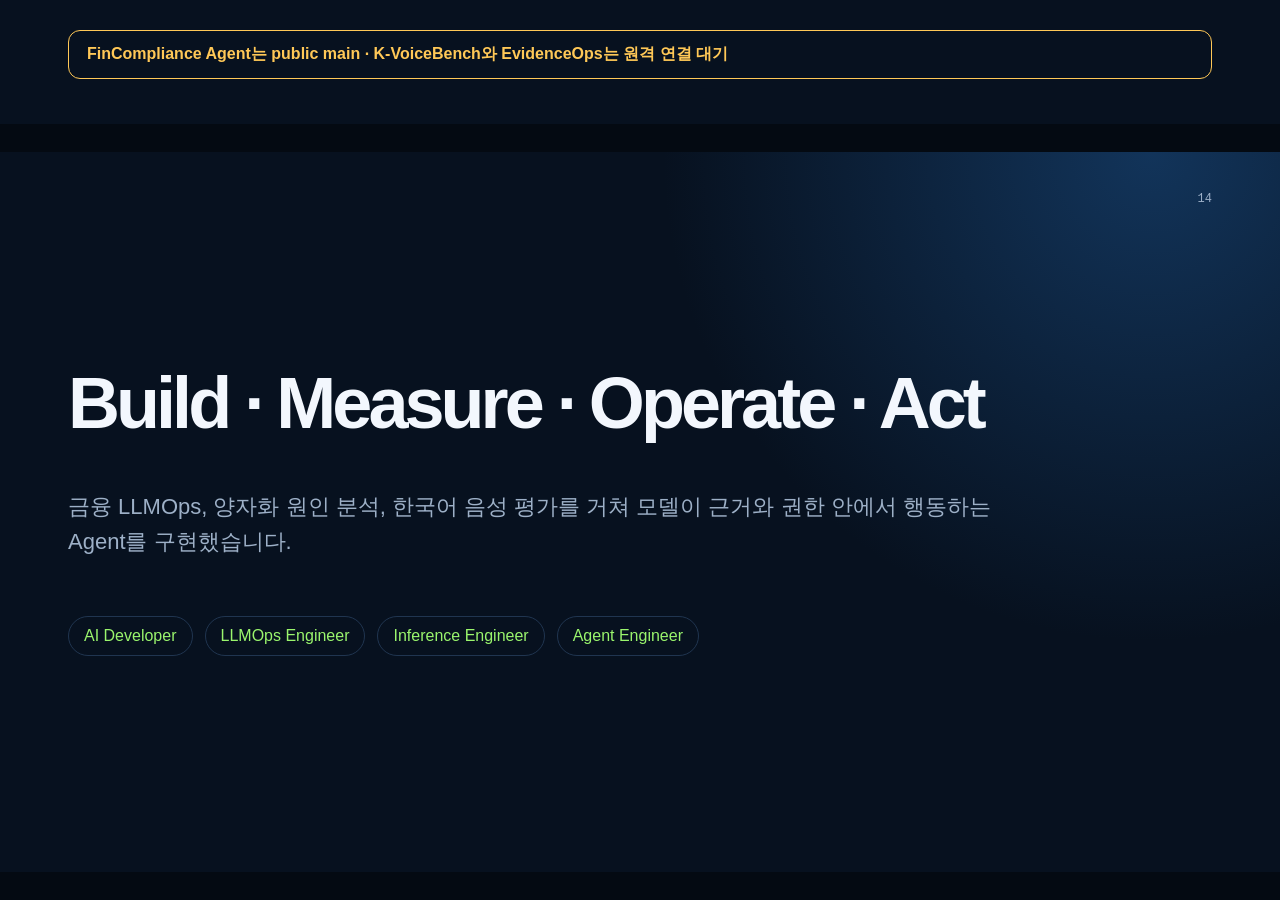
==== commit 3be3ebd4: "docs: feature FinCompliance as the agent project" ====
--- a/artifacts/AI-Inference-Developer-Portfolio.html
+++ b/artifacts/AI-Inference-Developer-Portfolio.html
@@ -1,3 +1,3 @@
 <!doctype html><html lang="ko"><head><meta charset="utf-8"><meta name="viewport" content="width=device-width,initial-scale=1"><title>AI Inference Developer Portfolio</title><style>
 :root{--bg:#07111f;--panel:#0e1d30;--panel2:#10263a;--text:#f3f7fd;--muted:#9db0c7;--cyan:#38d6ff;--lime:#9af56d;--amber:#ffc857;--line:#203550}*{box-sizing:border-box}body{margin:0;background:#040a12;color:var(--text);font-family:"Noto Sans KR","Noto Sans",sans-serif}.deck{display:grid;gap:28px;justify-content:center;padding:28px}.slide{width:1280px;height:720px;padding:42px 68px;background:radial-gradient(circle at 90% 0,#12345a 0,transparent 36%),var(--bg);position:relative;overflow:hidden}.slide-no{position:absolute;right:68px;top:40px;color:var(--muted);font:12px monospace}.kicker{color:var(--cyan);font-weight:800;letter-spacing:.14em;font-size:12px}h2{font-size:40px;letter-spacing:-.04em;margin:12px 0 10px}header>p{color:var(--muted);font-size:18px;margin:0 0 26px}.title-body{height:100%;display:flex;flex-direction:column;justify-content:center}.title-body h1{font-size:72px;line-height:.98;letter-spacing:-.055em;margin:0 0 28px}.title-body p{color:var(--muted);font-size:22px;max-width:980px;line-height:1.6}.chips{display:flex;gap:12px;margin-top:35px}.chips span{border:1px solid var(--line);border-radius:999px;padding:10px 15px;color:var(--lime)}.cards{display:grid;grid-template-columns:repeat(3,1fr);gap:18px}.cards.count-4{grid-template-columns:repeat(2,1fr)}.card,.metrics>div,.side-metrics>div,.focus{background:linear-gradient(145deg,var(--panel2),var(--panel));border:1px solid var(--line);border-radius:16px;padding:22px}.card small,.metrics small,.side-metrics small,.focus small{color:var(--accent,var(--muted));font-weight:700}.card strong,.focus strong{display:block;font-size:30px;margin:25px 0}.card p,.focus p{color:var(--muted);font-size:17px;line-height:1.55}.flow{display:grid;gap:10px}.flow div{background:var(--panel2);border:1px solid var(--line);border-radius:13px;padding:22px 10px;text-align:center;font-weight:700;min-width:0}.metrics{display:grid;grid-template-columns:repeat(4,1fr);gap:12px;margin-top:22px}.metrics strong,.side-metrics strong{display:block;color:var(--lime);font:700 24px monospace;margin-top:10px}.callout{position:absolute;left:68px;right:68px;bottom:45px;border:1px solid var(--amber);border-radius:12px;padding:13px 18px;color:var(--amber);font-weight:700}.split{display:grid;grid-template-columns:1fr 1.2fr;gap:18px}.split .metrics{margin:0;grid-template-columns:1fr 1fr}.bar-layout{display:grid;grid-template-columns:4fr 1fr;gap:28px}.bar-row{display:grid;grid-template-columns:240px 1fr 70px;gap:12px;align-items:center;margin:15px 0;color:var(--muted)}.bar-row i{height:17px;background:#050d18;border-radius:999px;overflow:hidden}.bar-row b{display:block;height:100%;border-radius:999px}.bar-row em{font:normal 13px monospace;color:var(--text)}.side-metrics{display:grid;gap:9px}table{width:100%;border-collapse:collapse;background:rgba(14,29,48,.8);font-size:15px}th,td{padding:13px 14px;border-bottom:1px solid var(--line);text-align:center}th:first-child,td:first-child{text-align:left}th{color:var(--cyan)}td:not(:first-child){font-family:monospace;color:var(--lime)}@media print{.deck{display:block;padding:0}.slide{break-after:page}}@media(max-width:900px){.deck{display:block;padding:0}.slide{width:100vw;height:auto;min-height:100vh}.cards,.metrics,.flow{grid-template-columns:1fr 1fr!important}}
-</style></head><body><main class="deck"><section class="slide"><div class="slide-no">01</div><div class="title-body"><h1>Evidence-Driven<br>AI Inference Portfolio</h1><p>김대균 · AI 추론을 만들고, 측정하고, 운영하며, 증거 기반 Agent로 자동화했습니다.</p><div class="chips"><span>Production LLMOps</span><span>Quantization Debugging</span><span>Korean ASR</span><span>EvidenceOps Agent</span></div></div></section><section class="slide"><div class="slide-no">02</div><header><div class="kicker">PORTFOLIO MAP</div><h2>네 프로젝트가 답하는 질문</h2><p>모델 데모보다 요구사항 → 측정 → 선택 → 운영 → 자동화의 닫힌 고리를 만들었습니다.</p></header><div class="cards count-4"><article class="card" style="--accent:#38D6FF"><small>01 FinLLM Lab</small><strong>운영</strong><p>금융 Private RAG를 단일 GPU에서 어떻게 배포·관측·회귀·롤백할까?</p></article><article class="card" style="--accent:#9AF56D"><small>02 Quantization Autopsy</small><strong>원인</strong><p>양자화 모델의 성능 저하를 정밀도가 아닌 실행 경로까지 어떻게 분해할까?</p></article><article class="card" style="--accent:#FFC857"><small>03 K-VoiceBench</small><strong>평가</strong><p>한국어 ASR을 정확도·엔티티·RTF·VRAM의 같은 계약으로 어떻게 비교할까?</p></article><article class="card" style="--accent:#38D6FF"><small>04 EvidenceOps Agent</small><strong>자동화</strong><p>긴 AI 실험을 사람이 밤새 지키지 않아도 정책·큐·증거로 어떻게 운영할까?</p></article></div></section><section class="slide"><div class="slide-no">03</div><header><div class="kicker">PROJECT 01 · FINLLM LAB V0.2</div><h2>금융 RAG를 ‘운영 루프’로 완성</h2><p>ACL을 모델 앞에서 강제하고, 실제 장애와 회귀를 release gate까지 연결했습니다.</p></header><div class="flow" style="grid-template-columns:repeat(6,1fr)"><div>Request</div><div>ACL Retrieval</div><div>vLLM</div><div>Metrics</div><div>Regression Gate</div><div>Rollback</div></div><div class="metrics"><div><small>Final release</small><strong>PASS</strong></div><div><small>Deterministic tests</small><strong>153</strong></div><div><small>Actual gate</small><strong>11 / 11</strong></div><div><small>Result records</small><strong>27</strong></div></div><div class="callout">Deployment → Observability → Alert → Incident → Rollback을 Compose rehearsal로 검증</div></section><section class="slide"><div class="slide-no">04</div><header><div class="kicker">FINLLM · DEPLOYMENT DECISION</div><h2>더 큰 14B가 더 적은 메모리로 합격</h2><p>4-bit 가중치 절감분을 KV cache로 돌려 품질과 동시성 여유를 확보했습니다.</p></header><div class="split"><div class="focus"><small>채택 구성</small><strong>Qwen3-14B-AWQ</strong><p>gpu_memory_utilization 0.46<br>--enforce-eager<br>동시성 10 · 8,192 tokens</p></div><div class="metrics"><div><small>Quality</small><strong>97.667</strong></div><div><small>User P95 TTFT</small><strong>1,273 ms</strong></div><div><small>Throughput</small><strong>315.3 tok/s</strong></div><div><small>Peak VRAM</small><strong>21.96 GiB</strong></div></div></div><div class="callout">A6000 memory-budget-emulation이며 실제 24GB 카드 성능은 NOT_EXECUTED</div></section><section class="slide"><div class="slide-no">05</div><header><div class="kicker">PROJECT 02 · QUANTIZATION AUTOPSY</div><h2>‘4-bit라서 느리다’는 설명을 반증</h2><p>같은 모델·예산에서 실행 경로만 바꾸자 AWQ 처리량이 5.47배 회복됐습니다.</p></header><div class="bar-layout"><div class="bars"><div class="bar-row"><span>8B BF16 · CUDA graph</span><i><b style="width:94.5%;background:#38D6FF"></b></i><em>295.98</em></div><div class="bar-row"><span>8B BF16 · eager</span><i><b style="width:91.6%;background:#38D6FF"></b></i><em>286.95</em></div><div class="bar-row"><span>14B AWQ · CUDA graph</span><i><b style="width:18.3%;background:#FFC857"></b></i><em>57.21</em></div><div class="bar-row"><span>14B AWQ · eager</span><i><b style="width:100.0%;background:#9AF56D"></b></i><em>313.24</em></div></div><div class="side-metrics"><div><small>Immutable runs</small><strong>18</strong></div><div><small>Configurations</small><strong>6</strong></div><div><small>Repeats</small><strong>3×</strong></div><div><small>AWQ recovery</small><strong>5.47×</strong></div></div></div><div class="callout">정확한 kernel root cause는 프로파일러로 측정하지 않아 NOT_MEASURED</div></section><section class="slide"><div class="slide-no">06</div><header><div class="kicker">QUANTIZATION · DEBUGGING METHOD</div><h2>그럴듯한 원인보다 반증 가능한 실험</h2><p>비교 축을 고정하고 설명이 깨지는 조건을 찾았습니다.</p></header><div class="flow" style="grid-template-columns:repeat(5,1fr)"><div>관측<br>AWQ 1/5</div><div>가설<br>dequant 비용</div><div>통제<br>같은 모델·예산</div><div>반증<br>eager 회복</div><div>제한<br>원인 범위 명시</div></div><div class="metrics"><div><small>Weight saved</small><strong>5.90 GiB</strong></div><div><small>KV cache gain</small><strong>5.58 GiB</strong></div><div><small>User TTFT ↓</small><strong>80.6%</strong></div><div><small>24GB headroom</small><strong>2.04 GiB</strong></div></div><div class="callout">8B BF16과 14B AWQ는 크기가 달라 순수한 양자화 효과를 식별한 실험은 아님</div></section><section class="slide"><div class="slide-no">07</div><header><div class="kicker">PROJECT 03 · K-VOICEBENCH</div><h2>한국어 ASR을 하나의 결과 계약으로 평가</h2><p>학습 없이 공개 Whisper 체크포인트의 추론 품질과 단일 GPU 운영성을 측정했습니다.</p></header><div class="flow" style="grid-template-columns:repeat(5,1fr)"><div>JSONL Manifest</div><div>Audio Contract</div><div>Whisper FP16</div><div>WER·CER·Entity</div><div>Latency·RTF·VRAM</div></div><div class="metrics"><div><small>GPU policy</small><strong>GPU 1 only</strong></div><div><small>Execution</small><strong>Sequential</strong></div><div><small>Training</small><strong>None</strong></div><div><small>CI backend</small><strong>Mock</strong></div></div><div class="callout">원본 음성·모델 가중치·로컬 절대 경로를 결과 JSON과 Git에서 분리</div></section><section class="slide"><div class="slide-no">08</div><header><div class="kicker">K-VOICEBENCH · VERIFIED BASELINE</div><h2>Whisper large-v3 · A6000 한 장 실측</h2><p>24개, 100.848초 금융 TTS 최소대립쌍 · clean 12 / telephony 12</p></header><table><thead><tr><th>지표</th><th>전체</th><th>Clean</th><th>Telephony</th></tr></thead><tbody><tr><td>ITN WER</td><td>6.897%</td><td>6.897%</td><td>6.897%</td></tr><tr><td>띄어쓰기 비민감 ITN CER</td><td>0.000%</td><td>0.000%</td><td>0.000%</td></tr><tr><td>금융 숫자 Entity 정확도</td><td>100.0%</td><td>100.0%</td><td>100.0%</td></tr><tr><td>P95 warm latency</td><td>442.7ms</td><td>—</td><td>—</td></tr><tr><td>Mean / P95 RTF</td><td>0.0918 / 0.1017</td><td>—</td><td>—</td></tr><tr><td>Peak allocated VRAM</td><td>3,200.5MiB</td><td>—</td><td>—</td></tr></tbody></table><div class="callout">TTS 진단값이며 사람 금융상담 음성 성능은 NOT_EVALUATED</div></section><section class="slide"><div class="slide-no">09</div><header><div class="kicker">PROJECT 04 · EVIDENCEOPS AGENT</div><h2>AI 실험 운영을 사람의 밤샘에서 분리</h2><p>허용된 도구만 순차 실행하고 interruption 이후 checkpoint에서 재개합니다.</p></header><div class="flow" style="grid-template-columns:repeat(6,1fr)"><div>Discover</div><div>Policy Gate</div><div>Sequential Queue</div><div>Execute</div><div>Observe·Triage</div><div>Evidence Pack</div></div><div class="metrics"><div><small>Portfolio jobs</small><strong>6 / 6 PASS</strong></div><div><small>Unit tests</small><strong>12</strong></div><div><small>GPU policy</small><strong>GPU 1 only</strong></div><div><small>LLM action</small><strong>Advisory</strong></div></div><div class="callout">CPU job은 CUDA를 볼 수 없고 GPU job은 물리 GPU 1번 exclusive lock</div></section><section class="slide"><div class="slide-no">10</div><header><div class="kicker">EVIDENCEOPS · VERIFIED RESULT</div><h2>실행보다 중요한 것은 증거와 중단 경계</h2><p>세 프로젝트의 계약을 한 큐에서 검증하고 실행 사건을 SHA-256 hash chain으로 연결했습니다.</p></header><table><thead><tr><th>항목</th><th>구현 계약</th><th>실측 결과</th><th>Failure boundary</th></tr></thead><tbody><tr><td>Agent run</td><td>10-state machine + checkpoint</td><td>6 / 6 jobs PASS</td><td>완료 job 재실행 금지</td></tr><tr><td>Execution</td><td>sequential queue + detach</td><td>14.460s</td><td>interruption 후 resume</td></tr><tr><td>Resource</td><td>physical GPU 1 exclusive</td><td>GPU executions 0</td><td>CPU에서 CUDA 비노출</td></tr><tr><td>Evidence</td><td>log hash + audit chain</td><td>VERIFIED</td><td>변조 시 chain 검증 실패</td></tr><tr><td>Interface</td><td>CLI + MCP v2</td><td>7 tools</td><td>policy 우회 경로 없음</td></tr></tbody></table><div class="callout">NEEDS_ATTENTION은 자동 재시도하지 않으며 사람이 확인 · LLM triage NOT_NEEDED</div></section><section class="slide"><div class="slide-no">11</div><header><div class="kicker">ENGINEERING CONTRACTS</div><h2>재현성을 코드로 강제</h2><p>좋은 숫자보다 그 숫자가 어디서 왔는지 다시 확인할 수 있게 만들었습니다.</p></header><table><thead><tr><th>프로젝트</th><th>입력 계약</th><th>검증</th><th>산출물</th></tr></thead><tbody><tr><td>FinLLM Lab</td><td>model·tokenizer revision, ACL corpus</td><td>schema + 11-stage gate</td><td>result JSON · ADR · incident</td></tr><tr><td>Quantization Autopsy</td><td>18 immutable runs</td><td>3회 반복·provenance</td><td>JSON · CSV · Markdown · HTML</td></tr><tr><td>K-VoiceBench</td><td>audio manifest·GPU visibility</td><td>WER/CER/entity contract</td><td>result JSON · HTML · CI</td></tr><tr><td>EvidenceOps Agent</td><td>experiment spec·argv allowlist</td><td>checkpoint + hash chain</td><td>JSON · HTML · MCP · CI</td></tr></tbody></table><div class="callout">미실행 항목은 PASS로 바꾸지 않고 NOT_EXECUTED / NOT_EVALUATED로 남김</div></section><section class="slide"><div class="slide-no">12</div><header><div class="kicker">DEVELOPER OWNERSHIP</div><h2>제가 직접 닫은 문제</h2><p>구현 범위는 모델 호출이 아니라 데이터·서빙·측정·운영 자동화 전체입니다.</p></header><div class="cards count-4"><article class="card" style="--accent:#38D6FF"><small>Inference</small><strong>Runtime</strong><p>vLLM·Transformers, single-GPU scheduling, memory budget, TTFT·RTF</p></article><article class="card" style="--accent:#9AF56D"><small>Evaluation</small><strong>Evidence</strong><p>RAG quality·ACL·injection, WER·CER·entity, immutable provenance</p></article><article class="card" style="--accent:#FFC857"><small>Operations</small><strong>Safety</strong><p>Docker Compose, metrics·alerts, regression gate, incident·rollback, CI</p></article><article class="card" style="--accent:#38D6FF"><small>AgentOps</small><strong>Automation</strong><p>policy gate, state machine, checkpoint·resume, MCP, tamper-evident audit</p></article></div></section><section class="slide"><div class="slide-no">13</div><header><div class="kicker">VALIDATION STATUS</div><h2>현재 완성 상태</h2><p>채용 담당자가 바로 열어보고, 개발자가 명령으로 다시 검증할 수 있습니다.</p></header><table><thead><tr><th>프로젝트</th><th>검증 결과</th><th>포트폴리오</th><th>Git</th></tr></thead><tbody><tr><td>FinLLM Lab v0.2</td><td>153 tests + artifacts PASS</td><td>HTML · PPTX · PDF</td><td>origin/main</td></tr><tr><td>Quantization Autopsy</td><td>18 runs / 6 configs PASS</td><td>Interactive HTML · report</td><td>FinLLM companion</td></tr><tr><td>K-VoiceBench</td><td>6 tests + GPU1 result PASS</td><td>Interactive HTML · evidence JSON</td><td>local main</td></tr><tr><td>EvidenceOps Agent</td><td>12 tests + 6/6 jobs PASS</td><td>HTML · PPTX · evidence JSON</td><td>local main</td></tr></tbody></table><div class="callout">K-VoiceBench와 EvidenceOps는 나중에 GitHub 저장소를 만든 뒤 원격만 연결하면 되는 상태</div></section><section class="slide"><div class="slide-no">14</div><div class="title-body"><h1>Build · Measure · Operate · Automate</h1><p>금융 LLMOps, 양자화 원인 분석, 한국어 음성 평가를 거쳐 제한된 GPU의 AI 실험을 정책과 증거로 자동화했습니다.</p><div class="chips"><span>AI Developer</span><span>LLMOps Engineer</span><span>Inference Engineer</span><span>Agent Engineer</span></div></div></section></main></body></html>+</style></head><body><main class="deck"><section class="slide"><div class="slide-no">01</div><div class="title-body"><h1>Evidence-Driven<br>AI Inference Portfolio</h1><p>김대균 · AI 추론을 만들고, 측정하고, 운영하며, 증거 기반 Agent로 자동화했습니다.</p><div class="chips"><span>Production LLMOps</span><span>Quantization Debugging</span><span>Korean ASR</span><span>FinCompliance Agent</span></div></div></section><section class="slide"><div class="slide-no">02</div><header><div class="kicker">PORTFOLIO MAP</div><h2>네 프로젝트가 답하는 질문</h2><p>모델 데모보다 요구사항 → 측정 → 선택 → 운영 → 자동화의 닫힌 고리를 만들었습니다.</p></header><div class="cards count-4"><article class="card" style="--accent:#38D6FF"><small>01 FinLLM Lab</small><strong>운영</strong><p>금융 Private RAG를 단일 GPU에서 어떻게 배포·관측·회귀·롤백할까?</p></article><article class="card" style="--accent:#9AF56D"><small>02 Quantization Autopsy</small><strong>원인</strong><p>양자화 모델의 성능 저하를 정밀도가 아닌 실행 경로까지 어떻게 분해할까?</p></article><article class="card" style="--accent:#FFC857"><small>03 K-VoiceBench</small><strong>평가</strong><p>한국어 ASR을 정확도·엔티티·RTF·VRAM의 같은 계약으로 어떻게 비교할까?</p></article><article class="card" style="--accent:#38D6FF"><small>04 FinCompliance Agent</small><strong>행동</strong><p>금융 준법 검토에서 모델이 도구를 선택하되 권한과 근거를 코드로 어떻게 강제할까?</p></article></div></section><section class="slide"><div class="slide-no">03</div><header><div class="kicker">PROJECT 01 · FINLLM LAB V0.2</div><h2>금융 RAG를 ‘운영 루프’로 완성</h2><p>ACL을 모델 앞에서 강제하고, 실제 장애와 회귀를 release gate까지 연결했습니다.</p></header><div class="flow" style="grid-template-columns:repeat(6,1fr)"><div>Request</div><div>ACL Retrieval</div><div>vLLM</div><div>Metrics</div><div>Regression Gate</div><div>Rollback</div></div><div class="metrics"><div><small>Final release</small><strong>PASS</strong></div><div><small>Deterministic tests</small><strong>153</strong></div><div><small>Actual gate</small><strong>11 / 11</strong></div><div><small>Result records</small><strong>27</strong></div></div><div class="callout">Deployment → Observability → Alert → Incident → Rollback을 Compose rehearsal로 검증</div></section><section class="slide"><div class="slide-no">04</div><header><div class="kicker">FINLLM · DEPLOYMENT DECISION</div><h2>더 큰 14B가 더 적은 메모리로 합격</h2><p>4-bit 가중치 절감분을 KV cache로 돌려 품질과 동시성 여유를 확보했습니다.</p></header><div class="split"><div class="focus"><small>채택 구성</small><strong>Qwen3-14B-AWQ</strong><p>gpu_memory_utilization 0.46<br>--enforce-eager<br>동시성 10 · 8,192 tokens</p></div><div class="metrics"><div><small>Quality</small><strong>97.667</strong></div><div><small>User P95 TTFT</small><strong>1,273 ms</strong></div><div><small>Throughput</small><strong>315.3 tok/s</strong></div><div><small>Peak VRAM</small><strong>21.96 GiB</strong></div></div></div><div class="callout">A6000 memory-budget-emulation이며 실제 24GB 카드 성능은 NOT_EXECUTED</div></section><section class="slide"><div class="slide-no">05</div><header><div class="kicker">PROJECT 02 · QUANTIZATION AUTOPSY</div><h2>‘4-bit라서 느리다’는 설명을 반증</h2><p>같은 모델·예산에서 실행 경로만 바꾸자 AWQ 처리량이 5.47배 회복됐습니다.</p></header><div class="bar-layout"><div class="bars"><div class="bar-row"><span>8B BF16 · CUDA graph</span><i><b style="width:94.5%;background:#38D6FF"></b></i><em>295.98</em></div><div class="bar-row"><span>8B BF16 · eager</span><i><b style="width:91.6%;background:#38D6FF"></b></i><em>286.95</em></div><div class="bar-row"><span>14B AWQ · CUDA graph</span><i><b style="width:18.3%;background:#FFC857"></b></i><em>57.21</em></div><div class="bar-row"><span>14B AWQ · eager</span><i><b style="width:100.0%;background:#9AF56D"></b></i><em>313.24</em></div></div><div class="side-metrics"><div><small>Immutable runs</small><strong>18</strong></div><div><small>Configurations</small><strong>6</strong></div><div><small>Repeats</small><strong>3×</strong></div><div><small>AWQ recovery</small><strong>5.47×</strong></div></div></div><div class="callout">정확한 kernel root cause는 프로파일러로 측정하지 않아 NOT_MEASURED</div></section><section class="slide"><div class="slide-no">06</div><header><div class="kicker">QUANTIZATION · DEBUGGING METHOD</div><h2>그럴듯한 원인보다 반증 가능한 실험</h2><p>비교 축을 고정하고 설명이 깨지는 조건을 찾았습니다.</p></header><div class="flow" style="grid-template-columns:repeat(5,1fr)"><div>관측<br>AWQ 1/5</div><div>가설<br>dequant 비용</div><div>통제<br>같은 모델·예산</div><div>반증<br>eager 회복</div><div>제한<br>원인 범위 명시</div></div><div class="metrics"><div><small>Weight saved</small><strong>5.90 GiB</strong></div><div><small>KV cache gain</small><strong>5.58 GiB</strong></div><div><small>User TTFT ↓</small><strong>80.6%</strong></div><div><small>24GB headroom</small><strong>2.04 GiB</strong></div></div><div class="callout">8B BF16과 14B AWQ는 크기가 달라 순수한 양자화 효과를 식별한 실험은 아님</div></section><section class="slide"><div class="slide-no">07</div><header><div class="kicker">PROJECT 03 · K-VOICEBENCH</div><h2>한국어 ASR을 하나의 결과 계약으로 평가</h2><p>학습 없이 공개 Whisper 체크포인트의 추론 품질과 단일 GPU 운영성을 측정했습니다.</p></header><div class="flow" style="grid-template-columns:repeat(5,1fr)"><div>JSONL Manifest</div><div>Audio Contract</div><div>Whisper FP16</div><div>WER·CER·Entity</div><div>Latency·RTF·VRAM</div></div><div class="metrics"><div><small>GPU policy</small><strong>GPU 1 only</strong></div><div><small>Execution</small><strong>Sequential</strong></div><div><small>Training</small><strong>None</strong></div><div><small>CI backend</small><strong>Mock</strong></div></div><div class="callout">원본 음성·모델 가중치·로컬 절대 경로를 결과 JSON과 Git에서 분리</div></section><section class="slide"><div class="slide-no">08</div><header><div class="kicker">K-VOICEBENCH · VERIFIED BASELINE</div><h2>Whisper large-v3 · A6000 한 장 실측</h2><p>24개, 100.848초 금융 TTS 최소대립쌍 · clean 12 / telephony 12</p></header><table><thead><tr><th>지표</th><th>전체</th><th>Clean</th><th>Telephony</th></tr></thead><tbody><tr><td>ITN WER</td><td>6.897%</td><td>6.897%</td><td>6.897%</td></tr><tr><td>띄어쓰기 비민감 ITN CER</td><td>0.000%</td><td>0.000%</td><td>0.000%</td></tr><tr><td>금융 숫자 Entity 정확도</td><td>100.0%</td><td>100.0%</td><td>100.0%</td></tr><tr><td>P95 warm latency</td><td>442.7ms</td><td>—</td><td>—</td></tr><tr><td>Mean / P95 RTF</td><td>0.0918 / 0.1017</td><td>—</td><td>—</td></tr><tr><td>Peak allocated VRAM</td><td>3,200.5MiB</td><td>—</td><td>—</td></tr></tbody></table><div class="callout">TTS 진단값이며 사람 금융상담 음성 성능은 NOT_EVALUATED</div></section><section class="slide"><div class="slide-no">09</div><header><div class="kicker">PROJECT 04 · FINCOMPLIANCE AGENT</div><h2>모델이 선택하고 애플리케이션이 통제</h2><p>LLM이 도구 결과를 관찰해 다음 행동을 고르지만 실행 권한은 policy engine이 강제합니다.</p></header><div class="flow" style="grid-template-columns:repeat(6,1fr)"><div>Request</div><div>LLM Chooses</div><div>Strict Policy</div><div>Execute</div><div>Observe·Replan</div><div>HITL</div></div><div class="metrics"><div><small>Strict tools</small><strong>9</strong></div><div><small>Policy eval</small><strong>12 / 12 PASS</strong></div><div><small>Automated tests</small><strong>12 / 12</strong></div><div><small>Unauthorized finalize</small><strong>0</strong></div></div><div class="callout">실제 OpenAI model lane은 API key 미설정으로 NOT_EXECUTED · deterministic control lane 완료</div></section><section class="slide"><div class="slide-no">10</div><header><div class="kicker">FINCOMPLIANCE · VERIFIED CONTROLS</div><h2>Tool hallucination과 권한 경계를 회귀 테스트</h2><p>모델 선택을 결정적으로 재생하되 실제 tool registry·state·guardrail 경로를 그대로 통과시켰습니다.</p></header><table><thead><tr><th>항목</th><th>구현 계약</th><th>검증 결과</th><th>Failure boundary</th></tr></thead><tbody><tr><td>Tool call</td><td>allowlist + strict JSON schema</td><td>12 / 12 control PASS</td><td>없는 도구·인자 차단</td></tr><tr><td>Evidence</td><td>returned citation allowlist</td><td>grounded normal flow</td><td>가짜 규정 ID 탐지</td></tr><tr><td>Security</td><td>untrusted output sanitizer</td><td>injection neutralized</td><td>도구 출력 명령 미실행</td></tr><tr><td>Authority</td><td>out-of-band single-use token</td><td>unauthorized finalize 0</td><td>모델이 승인 생성 불가</td></tr><tr><td>Delivery</td><td>FastAPI + Docker + CI + trace</td><td>container smoke PASS</td><td>trace_id replay</td></tr></tbody></table><div class="callout">Control PASS는 금융 법률 정확도 100%가 아니라 expected block/recovery가 관찰됐다는 의미</div></section><section class="slide"><div class="slide-no">11</div><header><div class="kicker">ENGINEERING CONTRACTS</div><h2>재현성을 코드로 강제</h2><p>좋은 숫자보다 그 숫자가 어디서 왔는지 다시 확인할 수 있게 만들었습니다.</p></header><table><thead><tr><th>프로젝트</th><th>입력 계약</th><th>검증</th><th>산출물</th></tr></thead><tbody><tr><td>FinLLM Lab</td><td>model·tokenizer revision, ACL corpus</td><td>schema + 11-stage gate</td><td>result JSON · ADR · incident</td></tr><tr><td>Quantization Autopsy</td><td>18 immutable runs</td><td>3회 반복·provenance</td><td>JSON · CSV · Markdown · HTML</td></tr><tr><td>K-VoiceBench</td><td>audio manifest·GPU visibility</td><td>WER/CER/entity contract</td><td>result JSON · HTML · CI</td></tr><tr><td>FinCompliance Agent</td><td>strict tool schema·synthetic evidence</td><td>12 adversarial controls</td><td>JSON trace · API · HTML · PPTX</td></tr></tbody></table><div class="callout">미실행 항목은 PASS로 바꾸지 않고 NOT_EXECUTED / NOT_EVALUATED로 남김</div></section><section class="slide"><div class="slide-no">12</div><header><div class="kicker">DEVELOPER OWNERSHIP</div><h2>제가 직접 닫은 문제</h2><p>구현 범위는 모델 호출이 아니라 데이터·서빙·측정·운영 자동화 전체입니다.</p></header><div class="cards count-4"><article class="card" style="--accent:#38D6FF"><small>Inference</small><strong>Runtime</strong><p>vLLM·Transformers, single-GPU scheduling, memory budget, TTFT·RTF</p></article><article class="card" style="--accent:#9AF56D"><small>Evaluation</small><strong>Evidence</strong><p>RAG quality·ACL·injection, WER·CER·entity, immutable provenance</p></article><article class="card" style="--accent:#FFC857"><small>Operations</small><strong>Safety</strong><p>Docker Compose, metrics·alerts, regression gate, incident·rollback, CI</p></article><article class="card" style="--accent:#38D6FF"><small>Agent</small><strong>Tool Use</strong><p>function calling loop, strict guardrails, prompt-injection defense, out-of-band HITL</p></article></div></section><section class="slide"><div class="slide-no">13</div><header><div class="kicker">VALIDATION STATUS</div><h2>현재 완성 상태</h2><p>채용 담당자가 바로 열어보고, 개발자가 명령으로 다시 검증할 수 있습니다.</p></header><table><thead><tr><th>프로젝트</th><th>검증 결과</th><th>포트폴리오</th><th>Git</th></tr></thead><tbody><tr><td>FinLLM Lab v0.2</td><td>153 tests + artifacts PASS</td><td>HTML · PPTX · PDF</td><td>origin/main</td></tr><tr><td>Quantization Autopsy</td><td>18 runs / 6 configs PASS</td><td>Interactive HTML · report</td><td>FinLLM companion</td></tr><tr><td>K-VoiceBench</td><td>6 tests + GPU1 result PASS</td><td>Interactive HTML · evidence JSON</td><td>local main</td></tr><tr><td>FinCompliance Agent</td><td>12 tests + 12/12 controls PASS</td><td>HTML · PPTX · trace JSON</td><td>public main</td></tr></tbody></table><div class="callout">FinCompliance Agent는 public main · K-VoiceBench와 EvidenceOps는 원격 연결 대기</div></section><section class="slide"><div class="slide-no">14</div><div class="title-body"><h1>Build · Measure · Operate · Act</h1><p>금융 LLMOps, 양자화 원인 분석, 한국어 음성 평가를 거쳐 모델이 근거와 권한 안에서 행동하는 Agent를 구현했습니다.</p><div class="chips"><span>AI Developer</span><span>LLMOps Engineer</span><span>Inference Engineer</span><span>Agent Engineer</span></div></div></section></main></body></html>
